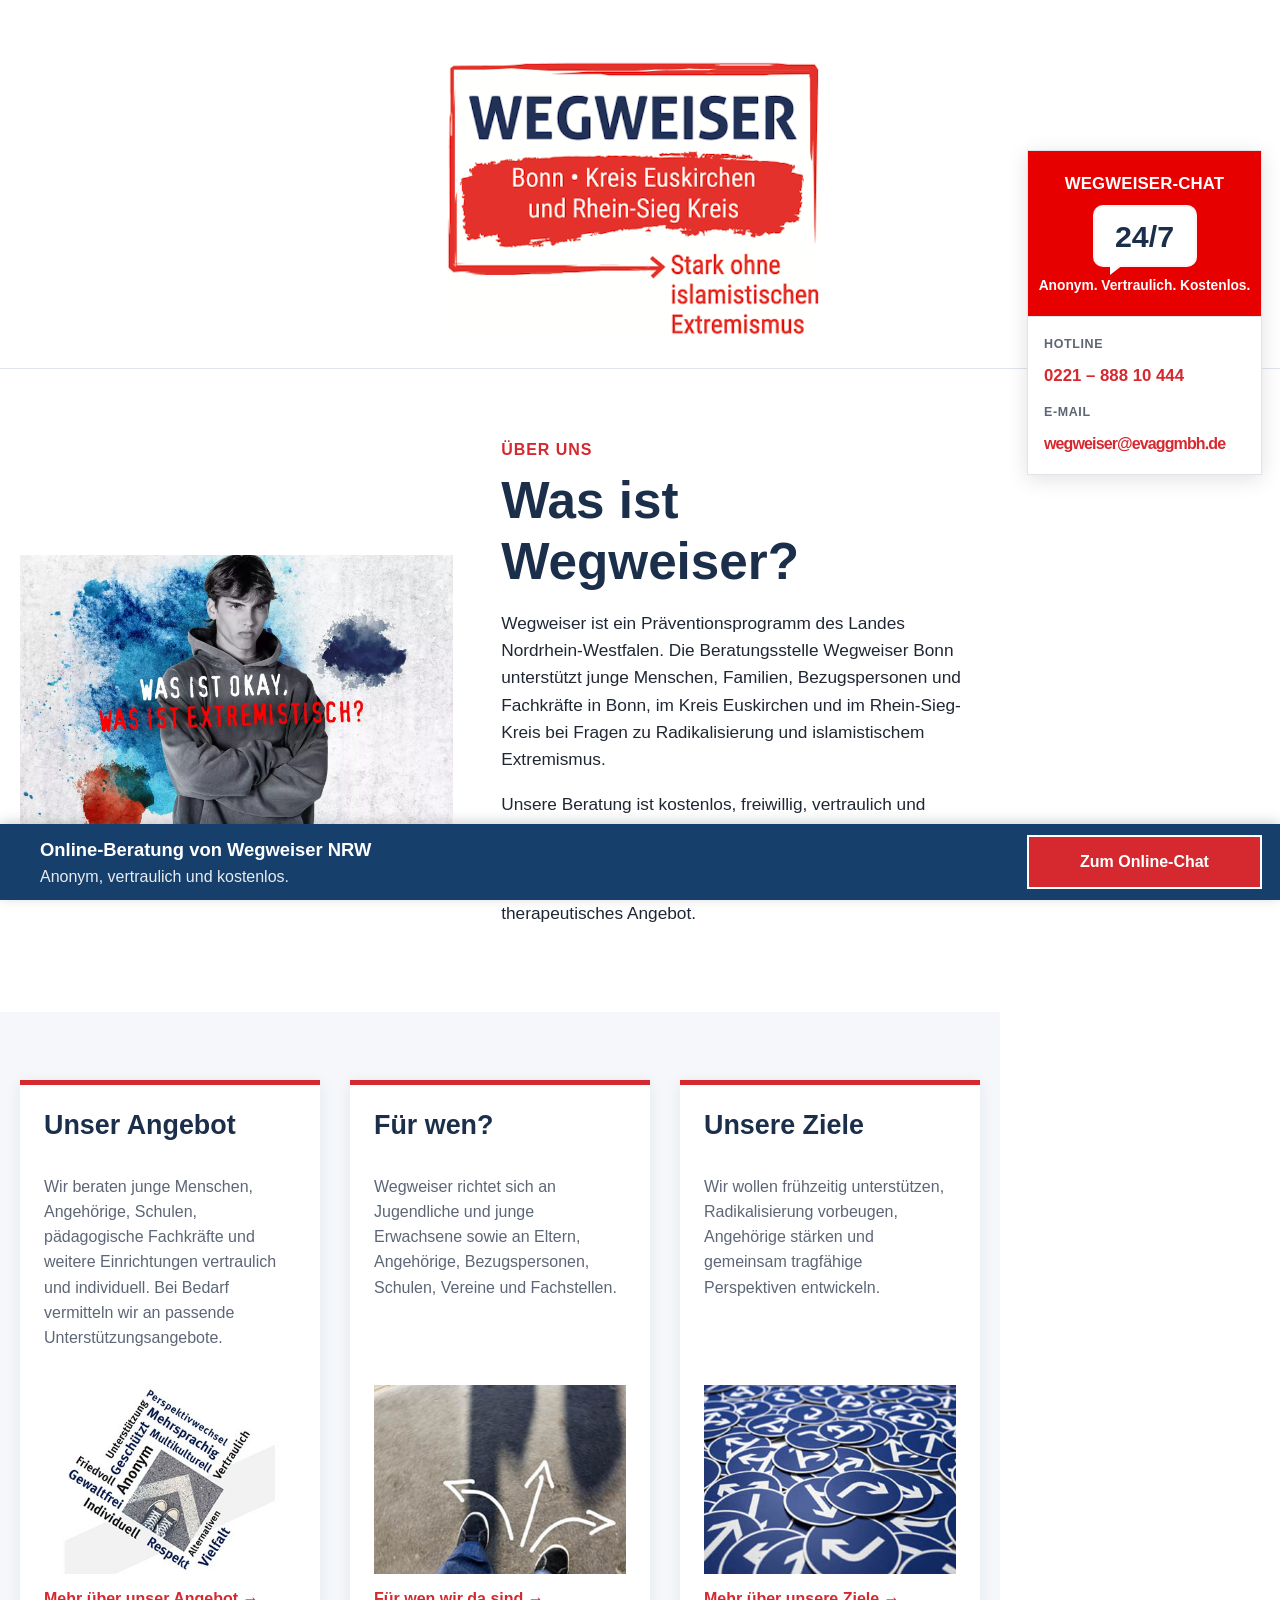
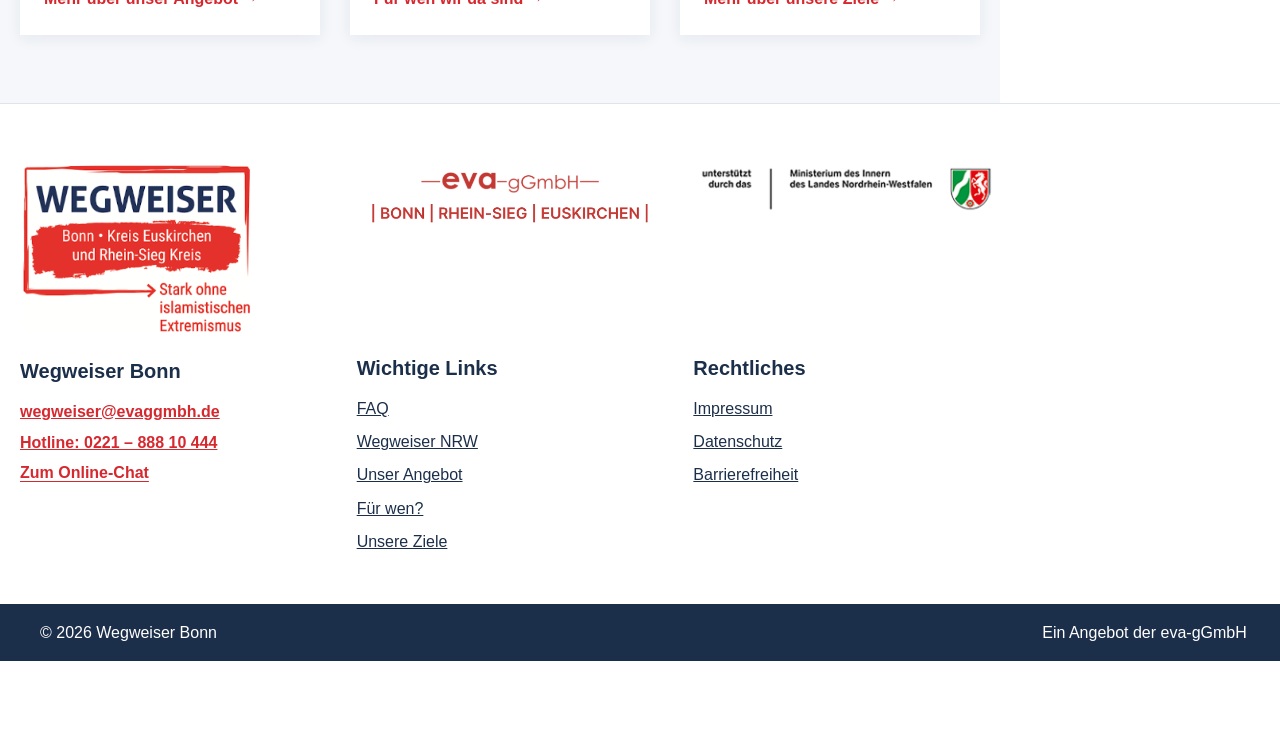
==== index.html @ 8847c94d "Add files via upload" ====
<!DOCTYPE html>
<html lang="de"><head><meta charset="utf-8"/><meta content="width=device-width,initial-scale=1.0" name="viewport"/><link href="favicon.ico" rel="icon"/><link href="assets/css/styles.css" rel="stylesheet"/><title>Wegweiser Bonn – Beratung und Prävention</title><meta content="Wegweiser Bonn berät kostenlos und vertraulich in Bonn, Kreis Euskirchen und Rhein-Sieg-Kreis." name="description"/></head><body><a class="skip-link" href="#main-content">Zum Inhalt springen</a><header class="site-header"><div class="container"><a aria-label="Wegweiser Bonn – Startseite" href="index.html"><img alt="Wegweiser Bonn – Bonn, Kreis Euskirchen und Rhein-Sieg-Kreis" class="header-logo" src="assets/images/logo-wegweiser-bonn.png"/></a></div></header><aside aria-label="Direkte Kontaktmöglichkeiten" class="side-contact"><a aria-label="Wegweiser-Chat 24/7 – anonym, vertraulich, kostenlos" class="side-chat-card" href="https://wegweiser.nrw.de/chat" rel="noopener noreferrer" target="_blank"><span class="side-chat-title">WEGWEISER-CHAT</span><span class="side-chat-symbol"><span class="side-chat-bubble">24/7</span></span><span class="side-chat-subtitle">Anonym. Vertraulich. Kostenlos.</span></a><div class="side-contact-content"><span class="side-label">Hotline</span><a class="side-phone" href="tel:+4922188810444">0221 – 888 10 444</a><span class="side-label">E-Mail</span><a class="side-email" href="mailto:wegweiser@evaggmbh.de">wegweiser@evaggmbh.de</a></div></aside><div class="mobile-contact"><a href="tel:+4922188810444">Hotline: 0221 – 888 10 444</a><a href="mailto:wegweiser@evaggmbh.de">wegweiser@evaggmbh.de</a></div><div class="main-wrap"><main id="main-content"><section class="section" id="ueber-uns"><div class="container intro-grid"><div class="intro-copy"><span class="eyebrow">Über uns</span><h1>Was ist Wegweiser?</h1><p>Wegweiser ist ein Präventionsprogramm des Landes Nordrhein-Westfalen. Die Beratungsstelle Wegweiser Bonn unterstützt junge Menschen, Familien, Bezugspersonen und Fachkräfte in Bonn, im Kreis Euskirchen und im Rhein-Sieg-Kreis bei Fragen zu Radikalisierung und islamistischem Extremismus.</p><p>Unsere Beratung ist kostenlos, freiwillig, vertraulich und individuell. Wir hören zu, ordnen Situationen fachlich ein und entwickeln gemeinsam passende nächste Schritte. Wegweiser ist keine Polizei- oder Sicherheitsbehörde und kein therapeutisches Angebot.</p></div><div class="intro-image"><img alt="Junger Mann vor einer grafischen Darstellung zum Thema Extremismus" src="assets/images/wegweiser-jugendlicher.webp"/></div></div></section><section class="section section-alt"><div class="container three-cols"><article class="feature-card"><h2>Unser Angebot</h2><p>Wir beraten junge Menschen, Angehörige, Schulen, pädagogische Fachkräfte und weitere Einrichtungen vertraulich und individuell. Bei Bedarf vermitteln wir an passende Unterstützungsangebote.</p><a class="feature-link" href="angebot.html"><img alt="Begriffe wie Respekt, Vertrauen und Vielfalt" src="assets/images/wegweiser-werte.jpg"/><span>Mehr über unser Angebot →</span></a></article><article class="feature-card"><h2>Für wen?</h2><p>Wegweiser richtet sich an Jugendliche und junge Erwachsene sowie an Eltern, Angehörige, Bezugspersonen, Schulen, Vereine und Fachstellen.</p><a class="feature-link" href="fuer-wen.html"><img alt="Mehrere eingezeichnete Wege als Symbol für verschiedene Möglichkeiten" src="assets/images/wegweiser-moeglichkeiten.jpg"/><span>Für wen wir da sind →</span></a></article><article class="feature-card"><h2>Unsere Ziele</h2><p>Wir wollen frühzeitig unterstützen, Radikalisierung vorbeugen, Angehörige stärken und gemeinsam tragfähige Perspektiven entwickeln.</p><a class="feature-link" href="ziele.html"><img alt="Blaue Richtungsschilder als Symbol für Orientierung" src="assets/images/wegweiser-schilder.jpg"/><span>Mehr über unsere Ziele →</span></a></article></div></section></main><footer class="site-footer"><div class="footer-main"><div class="container"><div class="footer-columns"><div class="footer-column footer-column-1"><div class="footer-logo-wrap"><img alt="Wegweiser Bonn" class="footer-logo" src="assets/images/logo-wegweiser-bonn-footer.png"/></div><div class="footer-column-body"><div class="footer-contact"><h3>Wegweiser Bonn</h3><a href="mailto:wegweiser@evaggmbh.de">wegweiser@evaggmbh.de</a><a href="tel:+4922188810444">Hotline: 0221 – 888 10 444</a><a class="footer-chat" href="https://wegweiser.nrw.de/chat" rel="noopener noreferrer" target="_blank">Zum Online-Chat</a></div></div></div><div class="footer-column footer-column-2"><div class="footer-logo-wrap"><img alt="eva-gGmbH Bonn, Rhein-Sieg, Euskirchen" class="footer-logo eva" src="assets/images/logo-eva-ggmbh-footer-v2.png"/></div><div class="footer-column-body"><div><h3>Wichtige Links</h3><ul class="footer-links"><li><a href="faq.html">FAQ</a></li><li><a href="https://wegweiser.nrw.de/" rel="noopener noreferrer" target="_blank">Wegweiser NRW</a></li><li><a href="angebot.html">Unser Angebot</a></li><li><a href="fuer-wen.html">Für wen?</a></li><li><a href="ziele.html">Unsere Ziele</a></li></ul></div></div></div><div class="footer-column footer-column-3"><div class="footer-logo-wrap"><img alt="Ministerium des Innern des Landes Nordrhein-Westfalen" class="footer-logo ministry" src="assets/images/logo-ministerium-nrw-hd.png"/></div><div class="footer-column-body"><div><h3>Rechtliches</h3><ul class="footer-links"><li><a href="impressum.html">Impressum</a></li><li><a href="datenschutz.html">Datenschutz</a></li><li><a href="barrierefreiheit.html">Barrierefreiheit</a></li></ul></div></div></div></div></div></div><div class="footer-bottom"><div class="container footer-bottom-inner"><span>© 2026 Wegweiser Bonn</span><span>Ein Angebot der eva-gGmbH</span></div></div></footer></div><div class="online-bar"><div class="container online-bar-inner"><div><strong>Online-Beratung von Wegweiser NRW</strong><br/><span>Anonym, vertraulich und kostenlos.</span></div><a class="online-btn" href="https://wegweiser.nrw.de/chat" rel="noopener noreferrer" target="_blank">Zum Online-Chat</a></div></div><script src="assets/js/script.js"></script></body></html>
---- assets/css/styles.css ----
/* Wegweiser Bonn – finale Website */
:root{--navy:#1c2f4a;--red:#d6282f;--red-dark:#ac1d24;--blue:#173f6b;--light:#f5f7fa;--line:#dfe4eb;--text:#202734;--muted:#5d6676;--max:1180px;--bottom:76px}
*{box-sizing:border-box}html{scroll-behavior:smooth}body{margin:0;font-family:-apple-system,BlinkMacSystemFont,"Segoe UI",Arial,sans-serif;color:var(--text);background:#fff;line-height:1.58;padding-bottom:var(--bottom)}img{max-width:100%;display:block}a{color:var(--navy)}a:hover{color:var(--red)}h1,h2,h3{color:var(--navy);line-height:1.2;margin:0 0 1rem}h1{font-size:clamp(2rem,4vw,3.2rem)}h2{font-size:clamp(1.65rem,3vw,2.45rem)}h3{font-size:1.25rem}.container{width:min(100% - 40px,var(--max));margin:auto}.skip-link{position:absolute;left:-9999px;top:0}.skip-link:focus{left:16px;top:16px;background:#fff;padding:10px;z-index:9999}.site-header{background:#fff;border-bottom:1px solid var(--line);padding:22px 0 18px}.header-logo{width:min(440px,78vw);height:auto;margin:auto}.main-wrap{margin-right:300px}.section{padding:68px 0}.section-alt{background:var(--light)}.eyebrow{display:block;color:var(--red);font-weight:800;text-transform:uppercase;letter-spacing:.06em;margin-bottom:.45rem}.intro-grid{display:grid;grid-template-columns:.95fr 1.05fr;gap:48px;align-items:center}.intro-image{grid-column:1;grid-row:1}.intro-copy{grid-column:2;grid-row:1}.intro-copy p{font-size:1.08rem}.intro-image img{width:100%;aspect-ratio:16/10;object-fit:cover}.three-cols{display:grid;grid-template-columns:repeat(3,1fr);gap:30px}.feature-card{border-top:5px solid var(--red);background:#fff;padding:24px;box-shadow:0 3px 14px rgba(28,47,74,.08);display:flex;flex-direction:column;min-height:100%}.feature-card p{color:var(--muted);flex:1}.feature-link{display:block;margin-top:18px;text-decoration:none}.feature-link img{width:100%;aspect-ratio:4/3;object-fit:cover;transition:transform .2s ease}.feature-link:hover img{transform:scale(1.015)}.feature-link span{display:inline-block;margin-top:12px;color:var(--red);font-weight:800}.side-contact{position:fixed;right:22px;top:150px;width:255px;z-index:700;background:#fff;border:1px solid var(--line);box-shadow:0 4px 20px rgba(0,0,0,.12);transition:opacity .2s ease,visibility .2s ease}.side-contact.is-footer-visible{opacity:0;visibility:hidden;pointer-events:none}.side-contact .chat-img{width:100%;height:auto}.side-contact-content{padding:22px 18px 20px}.side-label{display:block;font-size:.78rem;text-transform:uppercase;letter-spacing:.05em;color:var(--muted);font-weight:800;margin-top:18px}.side-label:first-child{margin-top:0}.side-phone,.side-email{display:block;font-weight:800;text-decoration:none;margin-top:8px;white-space:nowrap}.side-phone{font-size:1.15rem;color:var(--red)}.side-email{font-size:.84rem;letter-spacing:-.01em}.online-bar{position:fixed;left:0;right:0;bottom:0;z-index:900;background:var(--blue);color:#fff;min-height:var(--bottom);display:flex;align-items:center;box-shadow:0 -2px 12px rgba(0,0,0,.18)}.online-bar-inner{display:flex;align-items:center;justify-content:space-between;gap:20px}.online-bar strong{font-size:1.15rem}.online-bar span{opacity:.9}.online-btn{background:var(--red);color:#fff;text-decoration:none;font-weight:800;padding:12px 20px;border:2px solid #fff;white-space:nowrap}.online-btn:hover{background:var(--red-dark);color:#fff}.site-footer{background:#fff;border-top:1px solid var(--line)}.footer-main{padding:58px 0 42px}.footer-logos{display:grid;grid-template-columns:1fr 1.15fr 1fr;gap:20px;align-items:center;margin-bottom:44px}.footer-logo{max-height:120px;width:100%;object-fit:contain}.footer-logo.eva{max-height:145px}.footer-logo.ministry{max-height:165px}.footer-grid{display:grid;grid-template-columns:1.35fr 1fr 1fr;gap:48px}.footer-contact a{display:block;margin:.35rem 0;font-weight:700}.footer-chat{display:inline-block;margin-top:8px;color:var(--navy);text-decoration:underline;text-underline-offset:3px;font-weight:800}.footer-chat:hover{color:var(--red)}.footer-links{list-style:none;margin:0;padding:0}.footer-links li{margin:.5rem 0}.footer-bottom{background:var(--navy);color:#fff;padding:16px 0}.footer-bottom-inner{display:flex;justify-content:space-between;gap:20px}.footer-bottom a{color:#fff}.page-hero{padding:48px 0 28px;background:var(--light)}.page-content{padding:52px 0}.page-content h2{margin-top:2rem}.prose{max-width:850px}.prose p,.prose li{font-size:1.05rem}.back-link{display:inline-block;margin-bottom:22px;font-weight:700}.faq-list{max-width:900px}.faq-item{border-bottom:1px solid var(--line)}.faq-question{width:100%;border:0;background:none;padding:20px 0;display:flex;justify-content:space-between;text-align:left;font-size:1.08rem;font-weight:800;color:var(--navy);cursor:pointer}.faq-answer{display:none;padding:0 0 20px}.faq-answer[data-open="true"]{display:block}.legal-page .main-wrap{margin-left:0;margin-right:0}.legal-page .site-header{padding:16px 0}.legal-page .header-logo{width:min(320px,70vw)}.legal-page main{padding:44px 0}.legal-page main .container{max-width:900px}.mobile-contact{display:none}
@media(max-width:1100px){.main-wrap{margin-right:0}.side-contact{display:none}.mobile-contact{display:grid;grid-template-columns:1fr 1fr;gap:12px;background:#fff;border-bottom:1px solid var(--line);padding:14px 20px}.mobile-contact a{font-weight:800;text-decoration:none;overflow-wrap:anywhere}.three-cols{grid-template-columns:1fr}.intro-grid{grid-template-columns:1fr}.intro-image,.intro-copy{grid-column:auto;grid-row:auto}.intro-image{order:-1}.footer-logos{grid-template-columns:1fr 1fr}.footer-grid{grid-template-columns:1fr 1fr}.online-bar span{display:none}}
@media(max-width:700px){:root{--bottom:90px}.container{width:min(100% - 28px,var(--max))}.site-header{padding:14px 0}.header-logo{width:min(330px,88vw)}.section{padding:46px 0}.mobile-contact{grid-template-columns:1fr}.online-bar-inner{align-items:center}.online-bar strong{font-size:1rem}.online-btn{padding:10px 12px}.footer-logos,.footer-grid{grid-template-columns:1fr}.footer-logo.eva{max-height:120px}.footer-bottom-inner{flex-direction:column}.three-cols{gap:22px}}

/* Final refinements: compact floating contact card, balanced headings, full-width footer */
@media (min-width:1101px){
  .main-wrap{margin-right:260px}
  .side-contact{right:18px;top:150px;width:215px}
  .side-contact-content{padding:18px 14px 17px}
  .side-label{margin-top:14px}
  .side-phone{font-size:1rem}
  .side-email{font-size:.78rem;letter-spacing:-.025em;color:var(--red)}
  .main-wrap>.site-footer{width:calc(100% + 260px)}
}
.feature-card h2{font-size:clamp(1.35rem,2.1vw,1.85rem)}
.page-hero h1{font-size:clamp(1.75rem,3vw,2.5rem)}
.page-content h2{font-size:clamp(1.3rem,2vw,1.75rem)}

/* Final refinement v4: sharper chat card, compact detail pages, aligned footer */
.side-chat-card{
  display:flex;
  flex-direction:column;
  align-items:center;
  justify-content:center;
  gap:8px;
  min-height:166px;
  padding:14px 10px 12px;
  background:#e60000;
  color:#fff;
  text-decoration:none;
  text-align:center;
  border-bottom:1px solid var(--line);
}
.side-chat-card:hover,.side-chat-card:focus-visible{background:#cf0000;color:#fff}
.side-chat-title{font-size:1.05rem;font-weight:900;letter-spacing:.01em;line-height:1.1}
.side-chat-symbol{position:relative;display:flex;align-items:center;justify-content:center;width:118px;height:68px}
.side-chat-bubble{
  position:relative;
  display:flex;
  align-items:center;
  justify-content:center;
  width:100px;
  height:58px;
  background:#fff;
  color:var(--navy);
  border:3px solid #fff;
  border-radius:8px;
  font-size:1.9rem;
  font-weight:900;
  line-height:1;
  box-shadow:0 0 0 2px rgba(255,255,255,.95);
}
.side-chat-bubble::after{
  content:"";
  position:absolute;
  left:12px;
  bottom:-13px;
  width:0;
  height:0;
  border-top:14px solid #fff;
  border-right:18px solid transparent;
}
.side-chat-subtitle{font-size:.86rem;font-weight:800;line-height:1.15;white-space:nowrap}

@media (min-width:1101px){
  .side-contact{width:235px}
  .main-wrap{margin-right:280px}
  .side-contact-content{padding:18px 16px 18px}
  .side-email{font-size:.92rem;letter-spacing:-.035em;color:var(--red)}
  .side-phone{font-size:1.05rem}
  .main-wrap>.site-footer{width:calc(100% + 280px)}
  .online-bar .container{width:100%;max-width:none;padding-left:40px;padding-right:18px}
  .online-btn{width:235px;text-align:center;justify-content:center}
}

.page-hero{padding:28px 0 18px}
.page-hero h1{font-size:clamp(1.55rem,2.4vw,2.05rem);margin-bottom:.35rem}
.page-hero .eyebrow{margin-bottom:.25rem}
.page-hero .back-link{margin-bottom:12px}
.page-content{padding:30px 0 38px}
.page-content .prose{max-width:820px}
.page-content h2{font-size:clamp(1.18rem,1.7vw,1.5rem);margin:1.25rem 0 .4rem}
.page-content p{margin:0 0 .8rem}
.page-content ul{margin:.35rem 0 .9rem;padding-left:1.25rem}
.page-content li{margin:.18rem 0}
.prose p,.prose li{font-size:1rem;line-height:1.55}

.footer-logos,.footer-grid{grid-template-columns:repeat(3,minmax(0,1fr));gap:42px}
.footer-logos{align-items:center}
.footer-logo{width:auto;max-width:100%;margin:0}
.footer-logo:first-child{justify-self:start;max-width:290px}
.footer-logo.eva{justify-self:center;max-width:430px}
.footer-logo.ministry{justify-self:center;max-width:390px;max-height:190px}
.footer-grid>div:first-child{text-align:left}
.footer-grid>div:nth-child(2),.footer-grid>div:nth-child(3){text-align:left}
.footer-contact a,.footer-chat{color:var(--red)}
.footer-contact a:hover,.footer-chat:hover{color:var(--red-dark)}

@media(max-width:1100px){
  .footer-logos,.footer-grid{grid-template-columns:1fr 1fr}
  .footer-logo:first-child,.footer-logo.eva,.footer-logo.ministry{justify-self:start}
}
@media(max-width:700px){
  .footer-logos,.footer-grid{grid-template-columns:1fr}
  .footer-logo:first-child,.footer-logo.eva,.footer-logo.ministry{justify-self:start}
}

/* Final refinement v5: footer alignment and floating contact readability */
@media (min-width:1101px){
  /* Keep the e-mail prominent while preserving a single line. */
  .side-email{
    font-size:1rem;
    letter-spacing:-.055em;
    white-space:nowrap;
  }

  /* Use the same left reference line for the first footer column and
     the fixed Online-Beratung text. */
  .footer-main>.container,
  .online-bar .container,
  .footer-bottom .container{
    width:100%;
    max-width:none;
    padding-left:40px;
    padding-right:18px;
  }

  /* One shared three-column geometry for logos and the content below. */
  .footer-logos,
  .footer-grid{
    grid-template-columns:repeat(3,minmax(0,1fr));
    column-gap:54px;
  }

  .footer-logo:first-child{
    justify-self:start;
    margin-left:0;
  }

  /* Center eva between the outer logo columns. */
  .footer-logo.eva{
    justify-self:center;
    margin-left:0;
  }

  /* Ministry and Rechtliches use exactly the same left reference. */
  .footer-logo.ministry{
    justify-self:start;
    margin-left:0;
  }
  .footer-grid>div:first-child{
    justify-self:start;
    width:100%;
  }
  .footer-grid>div:nth-child(2){
    justify-self:center;
    width:max-content;
    max-width:100%;
  }
  .footer-grid>div:nth-child(3){
    justify-self:start;
    width:100%;
  }

  /* Align the eva credit with the fixed chat button without moving it. */
  .footer-bottom-inner{
    width:100%;
    max-width:none;
    align-items:center;
  }
  .footer-bottom-inner>span:last-child{
    width:235px;
    margin-left:auto;
    text-align:center;
    flex:0 0 235px;
  }
}

/* Final refinement v6: even footer spacing */
@media (min-width:1101px){
  .footer-logos,
  .footer-grid{
    column-gap:36px;
  }

  /* Align the eva logo and its link column to the beginning of the
     middle grid column, reducing the excessive visual gap to Wegweiser. */
  .footer-logo.eva{
    justify-self:start;
    margin-left:0;
  }

  .footer-grid>div:nth-child(2){
    justify-self:start;
    width:100%;
    max-width:none;
  }
}

/* Final refinement v9: move the eva logo a further 1.5 cm to the left on desktop. */
@media (min-width:1101px){
  .footer-logo.eva{
    transform:translateX(calc(-76px - 1.5cm));
  }
}

/* Responsive large-screen refinement v10: footer aligns with the three content columns,
   logos scale up without drifting, and the floating contact card docks at the footer. */
@media (min-width:1101px){
  /* Keep the footer grid on exactly the same horizontal reference as the main content
     area, which is reduced by the 260px right contact rail. */
  body:not(.legal-page) .footer-main>.container{
    width:min(1180px, calc(100vw - 300px));
    max-width:1180px;
    margin-left:max(20px, calc((100vw - 260px - 1180px) / 2));
    margin-right:auto;
    padding-left:0;
    padding-right:0;
  }

  body:not(.legal-page) .footer-logos,
  body:not(.legal-page) .footer-grid{
    grid-template-columns:repeat(3,minmax(0,1fr));
    column-gap:30px;
  }

  /* Each footer logo is centered under the corresponding main-page column. */
  body:not(.legal-page) .footer-logo:first-child,
  body:not(.legal-page) .footer-logo.eva,
  body:not(.legal-page) .footer-logo.ministry{
    justify-self:center;
    transform:none;
    margin-left:0;
    width:auto;
    height:auto;
  }

  body:not(.legal-page) .footer-logo:first-child{
    max-width:min(76%,300px);
    max-height:none;
  }
  body:not(.legal-page) .footer-logo.eva{
    max-width:min(96%,390px);
    max-height:none;
  }
  body:not(.legal-page) .footer-logo.ministry{
    max-width:100%;
    max-height:none;
  }

  /* Link columns use the same three-column geometry as the logos above. */
  body:not(.legal-page) .footer-grid>div:first-child,
  body:not(.legal-page) .footer-grid>div:nth-child(2),
  body:not(.legal-page) .footer-grid>div:nth-child(3){
    justify-self:stretch;
    width:100%;
    max-width:none;
  }

  /* Legal pages have no floating contact rail, so use a centered full-width footer grid. */
  .legal-page .footer-main>.container{
    width:min(1180px, calc(100% - 40px));
    max-width:1180px;
    margin-left:auto;
    margin-right:auto;
    padding-left:0;
    padding-right:0;
  }
  .legal-page .footer-logos,
  .legal-page .footer-grid{
    grid-template-columns:repeat(3,minmax(0,1fr));
    column-gap:30px;
  }
  .legal-page .footer-logo:first-child,
  .legal-page .footer-logo.eva,
  .legal-page .footer-logo.ministry{
    justify-self:center;
    transform:none;
    margin-left:0;
    width:auto;
    height:auto;
  }
  .legal-page .footer-logo:first-child{max-width:min(76%,300px);max-height:none}
  .legal-page .footer-logo.eva{max-width:min(96%,390px);max-height:none}
  .legal-page .footer-logo.ministry{max-width:100%;max-height:none}

  /* The contact card remains fixed while reading and stops immediately above the footer
     rather than disappearing as soon as the footer first intersects the viewport. */
  .side-contact{
    opacity:1;
    visibility:visible;
    pointer-events:auto;
  }
  .side-contact.is-footer-visible{
    opacity:1;
    visibility:visible;
    pointer-events:auto;
  }
  .side-contact.is-docked{
    position:absolute;
  }
}

@media (min-width:1600px){
  /* Scale logos slightly on large monitors while preserving their column alignment. */
  body:not(.legal-page) .footer-logo:first-child,
  .legal-page .footer-logo:first-child{max-width:min(82%,320px)}
  body:not(.legal-page) .footer-logo.eva,
  .legal-page .footer-logo.eva{max-width:min(100%,410px)}
}

/* Final refinement v11: legal-page typography and first footer-column alignment */
/* Match Impressum, Datenschutz and Barrierefreiheit typography to the detail pages
   (Unser Angebot / Unsere Ziele) without changing their text content. */
.legal-page main .container{
  max-width:850px;
  font-family:inherit;
}
.legal-page main h1{
  font-size:clamp(1.75rem,3vw,2.5rem);
  line-height:1.2;
}
.legal-page main h2{
  font-size:clamp(1.18rem,1.7vw,1.5rem);
  line-height:1.2;
  margin:1.25rem 0 .4rem;
}
.legal-page main p,
.legal-page main li{
  font-size:1.05rem;
  line-height:1.58;
}
.legal-page main p{margin:0 0 .8rem}
.legal-page main ul{margin:.35rem 0 .9rem;padding-left:1.25rem}
.legal-page main li{margin:.18rem 0}

@media (min-width:1101px){
  /* The left edge of the Wegweiser footer logo and all contact information below it
     uses exactly the same reference line as the left edge of the first content column
     ("Unser Angebot"). */
  body:not(.legal-page) .footer-logo:first-child{
    justify-self:start;
    margin-left:0;
    transform:none;
  }
  body:not(.legal-page) .footer-grid>div:first-child{
    justify-self:start;
    width:100%;
    margin-left:0;
    text-align:left;
  }

  /* Keep the same first-column alignment on legal pages for a consistent footer. */
  .legal-page .footer-logo:first-child{
    justify-self:start;
    margin-left:0;
    transform:none;
  }
  .legal-page .footer-grid>div:first-child{
    justify-self:start;
    width:100%;
    margin-left:0;
    text-align:left;
  }
}

/* Final refinement v12: grouped responsive footer columns and clearer eva logo. */
.footer-columns{
  display:grid;
  grid-template-columns:repeat(3,minmax(0,1fr));
  column-gap:30px;
  align-items:start;
}
.footer-column{
  min-width:0;
  display:flex;
  flex-direction:column;
  align-items:flex-start;
}
.footer-logo-wrap{
  width:100%;
  min-height:170px;
  display:flex;
  align-items:center;
  justify-content:flex-start;
  margin-bottom:24px;
}
.footer-column-body{
  width:100%;
  text-align:left;
}
.footer-column-body>div{
  width:100%;
}
.footer-column .footer-logo{
  display:block;
  width:auto;
  height:auto;
  max-height:none;
  margin:0;
  object-fit:contain;
  transform:none !important;
}
.footer-column-1 .footer-logo{
  max-width:min(100%,300px);
}
.footer-column-2 .footer-logo.eva{
  max-width:min(100%,470px);
}
.footer-column-3 .footer-logo.ministry{
  max-width:min(100%,430px);
}
.footer-column-1 .footer-logo-wrap,
.footer-column-1 .footer-column-body{
  padding-left:0;
}
.footer-column-2 .footer-logo-wrap,
.footer-column-3 .footer-logo-wrap{
  justify-content:center;
}
.footer-column-2 .footer-column-body,
.footer-column-3 .footer-column-body{
  padding-left:0;
}

@media (min-width:1101px){
  body:not(.legal-page) .footer-main>.container{
    width:min(1180px,calc(100vw - 300px));
    max-width:1180px;
    margin-left:max(20px,calc((100vw - 260px - 1180px)/2));
    margin-right:auto;
    padding-left:0;
    padding-right:0;
  }
  .legal-page .footer-main>.container{
    width:min(1180px,calc(100% - 40px));
    max-width:1180px;
    margin-inline:auto;
    padding-inline:0;
  }
  .footer-columns{
    grid-template-columns:repeat(3,minmax(0,1fr));
    column-gap:30px;
  }
  .footer-column-1 .footer-logo-wrap,
  .footer-column-1 .footer-column-body{
    justify-content:flex-start;
    align-items:flex-start;
    text-align:left;
  }
  /* Eva is intentionally larger, while its column footprint stays unchanged. */
  .footer-column-2 .footer-logo.eva{
    max-width:min(118%,500px);
  }
}

@media (min-width:1600px){
  .footer-column-1 .footer-logo{max-width:min(100%,330px)}
  .footer-column-2 .footer-logo.eva{max-width:min(124%,530px)}
  .footer-column-3 .footer-logo.ministry{max-width:min(100%,460px)}
  .footer-logo-wrap{min-height:190px}
}

@media (max-width:1100px){
  .footer-columns{
    grid-template-columns:repeat(2,minmax(0,1fr));
    gap:36px 28px;
  }
  .footer-column-3{grid-column:1/-1}
  .footer-logo-wrap{min-height:145px;margin-bottom:18px}
  .footer-column-1 .footer-logo{max-width:min(100%,280px)}
  .footer-column-2 .footer-logo.eva{max-width:min(100%,430px)}
  .footer-column-3 .footer-logo.ministry{max-width:min(100%,430px)}
  .footer-column-2 .footer-logo-wrap,
  .footer-column-3 .footer-logo-wrap{justify-content:flex-start}
}

@media (max-width:700px){
  .footer-main{padding:42px 0 32px}
  .footer-columns{
    grid-template-columns:1fr;
    gap:32px;
  }
  .footer-column-3{grid-column:auto}
  .footer-logo-wrap{
    min-height:0;
    margin-bottom:14px;
    justify-content:flex-start !important;
  }
  .footer-column-1 .footer-logo{max-width:min(82vw,280px)}
  .footer-column-2 .footer-logo.eva{max-width:min(92vw,430px)}
  .footer-column-3 .footer-logo.ministry{max-width:min(92vw,430px)}
  .footer-column-body,
  .footer-column-body>div{width:100%}
  .footer-contact a,
  .footer-chat{overflow-wrap:anywhere}
}

/* v13: improve eva-gGmbH footer logo legibility without changing footer column positions. */
@media (min-width:1101px){
  body:not(.legal-page) .footer-logo.eva,
  .legal-page .footer-logo.eva{
    width:100%;
    max-width:none;
    transform:scale(1.32);
    transform-origin:center center;
  }
}
@media (min-width:701px) and (max-width:1100px){
  body:not(.legal-page) .footer-logo.eva,
  .legal-page .footer-logo.eva{
    width:100%;
    max-width:none;
    transform:scale(1.16);
    transform-origin:center center;
  }
}
@media (max-width:700px){
  body:not(.legal-page) .footer-logo.eva,
  .legal-page .footer-logo.eva{
    width:min(100%,520px);
    max-width:520px;
    transform:none;
  }
}

/* v14: two-line eva footer lockup for legibility; keep all footer columns in place. */
.footer-column .footer-logo{transform:none !important;}
.footer-logo-wrap{align-items:flex-start;}
.footer-column-2 .footer-logo-wrap{align-items:flex-start;justify-content:center;}
.footer-column-2 .footer-logo.eva{
  width:100%;
  max-width:100%;
  height:auto;
  object-fit:contain;
  transform:none !important;
}
@media (min-width:1600px){
  .footer-column-2 .footer-logo.eva{width:100%;max-width:100%;}
}
@media (max-width:1100px){
  .footer-column-2 .footer-logo-wrap{justify-content:flex-start;}
  .footer-column-2 .footer-logo.eva{width:min(100%,520px);max-width:520px;}
}
@media (max-width:700px){
  .footer-column-2 .footer-logo.eva{width:min(94vw,520px);max-width:520px;}
}
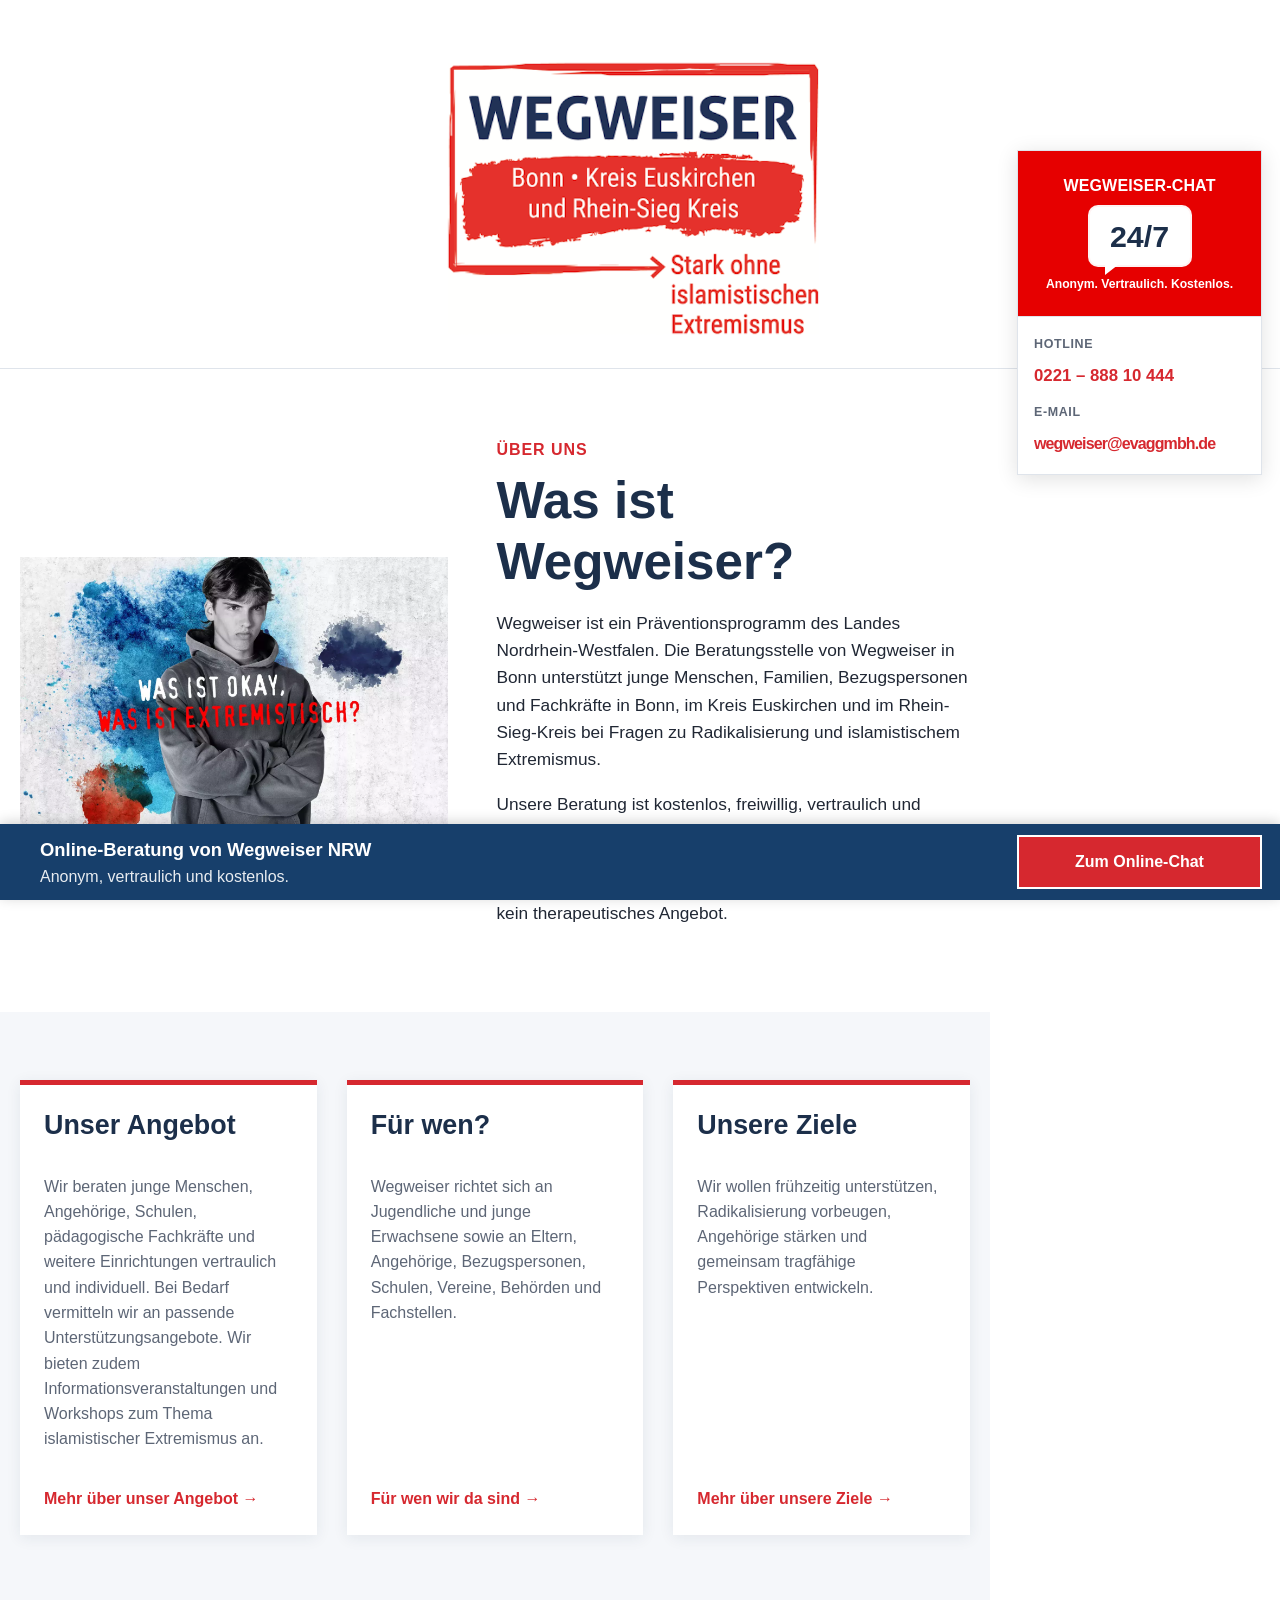
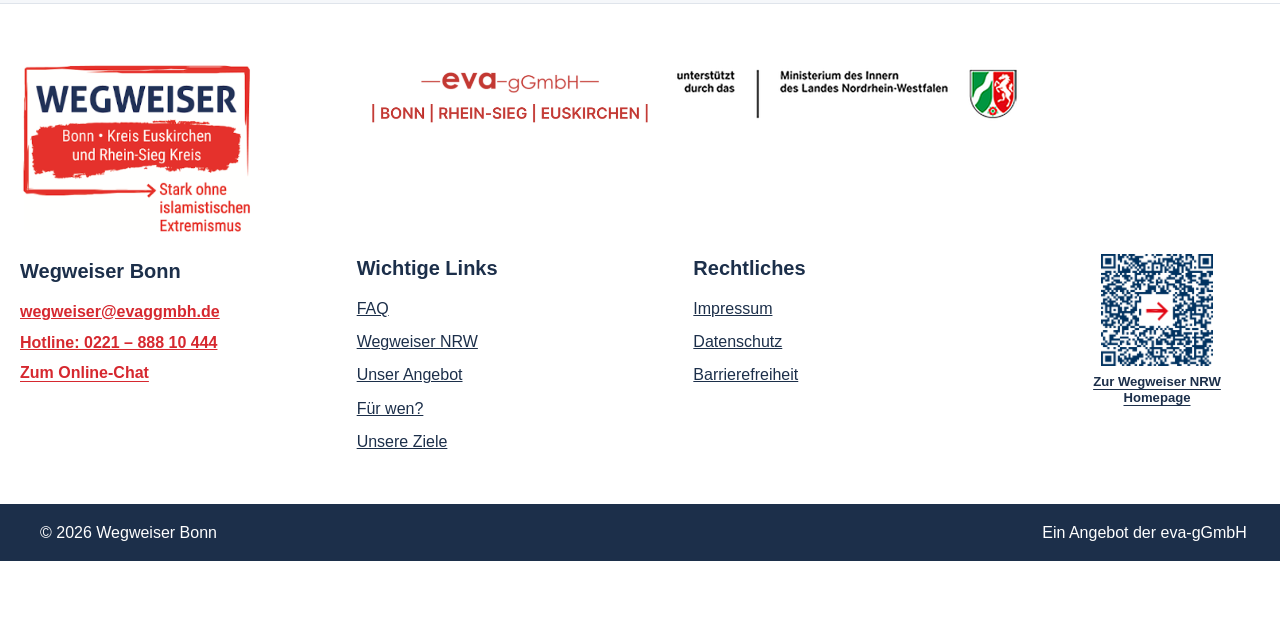
==== commit 6beac142: "Änderungen" ====
--- a/index.html
+++ b/index.html
@@ -1,2 +1,3 @@
 <!DOCTYPE html>
-<html lang="de"><head><meta charset="utf-8"/><meta content="width=device-width,initial-scale=1.0" name="viewport"/><link href="favicon.ico" rel="icon"/><link href="assets/css/styles.css" rel="stylesheet"/><title>Wegweiser Bonn – Beratung und Prävention</title><meta content="Wegweiser Bonn berät kostenlos und vertraulich in Bonn, Kreis Euskirchen und Rhein-Sieg-Kreis." name="description"/></head><body><a class="skip-link" href="#main-content">Zum Inhalt springen</a><header class="site-header"><div class="container"><a aria-label="Wegweiser Bonn – Startseite" href="index.html"><img alt="Wegweiser Bonn – Bonn, Kreis Euskirchen und Rhein-Sieg-Kreis" class="header-logo" src="assets/images/logo-wegweiser-bonn.png"/></a></div></header><aside aria-label="Direkte Kontaktmöglichkeiten" class="side-contact"><a aria-label="Wegweiser-Chat 24/7 – anonym, vertraulich, kostenlos" class="side-chat-card" href="https://wegweiser.nrw.de/chat" rel="noopener noreferrer" target="_blank"><span class="side-chat-title">WEGWEISER-CHAT</span><span class="side-chat-symbol"><span class="side-chat-bubble">24/7</span></span><span class="side-chat-subtitle">Anonym. Vertraulich. Kostenlos.</span></a><div class="side-contact-content"><span class="side-label">Hotline</span><a class="side-phone" href="tel:+4922188810444">0221 – 888 10 444</a><span class="side-label">E-Mail</span><a class="side-email" href="mailto:wegweiser@evaggmbh.de">wegweiser@evaggmbh.de</a></div></aside><div class="mobile-contact"><a href="tel:+4922188810444">Hotline: 0221 – 888 10 444</a><a href="mailto:wegweiser@evaggmbh.de">wegweiser@evaggmbh.de</a></div><div class="main-wrap"><main id="main-content"><section class="section" id="ueber-uns"><div class="container intro-grid"><div class="intro-copy"><span class="eyebrow">Über uns</span><h1>Was ist Wegweiser?</h1><p>Wegweiser ist ein Präventionsprogramm des Landes Nordrhein-Westfalen. Die Beratungsstelle Wegweiser Bonn unterstützt junge Menschen, Familien, Bezugspersonen und Fachkräfte in Bonn, im Kreis Euskirchen und im Rhein-Sieg-Kreis bei Fragen zu Radikalisierung und islamistischem Extremismus.</p><p>Unsere Beratung ist kostenlos, freiwillig, vertraulich und individuell. Wir hören zu, ordnen Situationen fachlich ein und entwickeln gemeinsam passende nächste Schritte. Wegweiser ist keine Polizei- oder Sicherheitsbehörde und kein therapeutisches Angebot.</p></div><div class="intro-image"><img alt="Junger Mann vor einer grafischen Darstellung zum Thema Extremismus" src="assets/images/wegweiser-jugendlicher.webp"/></div></div></section><section class="section section-alt"><div class="container three-cols"><article class="feature-card"><h2>Unser Angebot</h2><p>Wir beraten junge Menschen, Angehörige, Schulen, pädagogische Fachkräfte und weitere Einrichtungen vertraulich und individuell. Bei Bedarf vermitteln wir an passende Unterstützungsangebote.</p><a class="feature-link" href="angebot.html"><img alt="Begriffe wie Respekt, Vertrauen und Vielfalt" src="assets/images/wegweiser-werte.jpg"/><span>Mehr über unser Angebot →</span></a></article><article class="feature-card"><h2>Für wen?</h2><p>Wegweiser richtet sich an Jugendliche und junge Erwachsene sowie an Eltern, Angehörige, Bezugspersonen, Schulen, Vereine und Fachstellen.</p><a class="feature-link" href="fuer-wen.html"><img alt="Mehrere eingezeichnete Wege als Symbol für verschiedene Möglichkeiten" src="assets/images/wegweiser-moeglichkeiten.jpg"/><span>Für wen wir da sind →</span></a></article><article class="feature-card"><h2>Unsere Ziele</h2><p>Wir wollen frühzeitig unterstützen, Radikalisierung vorbeugen, Angehörige stärken und gemeinsam tragfähige Perspektiven entwickeln.</p><a class="feature-link" href="ziele.html"><img alt="Blaue Richtungsschilder als Symbol für Orientierung" src="assets/images/wegweiser-schilder.jpg"/><span>Mehr über unsere Ziele →</span></a></article></div></section></main><footer class="site-footer"><div class="footer-main"><div class="container"><div class="footer-columns"><div class="footer-column footer-column-1"><div class="footer-logo-wrap"><img alt="Wegweiser Bonn" class="footer-logo" src="assets/images/logo-wegweiser-bonn-footer.png"/></div><div class="footer-column-body"><div class="footer-contact"><h3>Wegweiser Bonn</h3><a href="mailto:wegweiser@evaggmbh.de">wegweiser@evaggmbh.de</a><a href="tel:+4922188810444">Hotline: 0221 – 888 10 444</a><a class="footer-chat" href="https://wegweiser.nrw.de/chat" rel="noopener noreferrer" target="_blank">Zum Online-Chat</a></div></div></div><div class="footer-column footer-column-2"><div class="footer-logo-wrap"><img alt="eva-gGmbH Bonn, Rhein-Sieg, Euskirchen" class="footer-logo eva" src="assets/images/logo-eva-ggmbh-footer-v2.png"/></div><div class="footer-column-body"><div><h3>Wichtige Links</h3><ul class="footer-links"><li><a href="faq.html">FAQ</a></li><li><a href="https://wegweiser.nrw.de/" rel="noopener noreferrer" target="_blank">Wegweiser NRW</a></li><li><a href="angebot.html">Unser Angebot</a></li><li><a href="fuer-wen.html">Für wen?</a></li><li><a href="ziele.html">Unsere Ziele</a></li></ul></div></div></div><div class="footer-column footer-column-3"><div class="footer-logo-wrap"><img alt="Ministerium des Innern des Landes Nordrhein-Westfalen" class="footer-logo ministry" src="assets/images/logo-ministerium-nrw-hd.png"/></div><div class="footer-column-body"><div><h3>Rechtliches</h3><ul class="footer-links"><li><a href="impressum.html">Impressum</a></li><li><a href="datenschutz.html">Datenschutz</a></li><li><a href="barrierefreiheit.html">Barrierefreiheit</a></li></ul></div></div></div></div></div></div><div class="footer-bottom"><div class="container footer-bottom-inner"><span>© 2026 Wegweiser Bonn</span><span>Ein Angebot der eva-gGmbH</span></div></div></footer></div><div class="online-bar"><div class="container online-bar-inner"><div><strong>Online-Beratung von Wegweiser NRW</strong><br/><span>Anonym, vertraulich und kostenlos.</span></div><a class="online-btn" href="https://wegweiser.nrw.de/chat" rel="noopener noreferrer" target="_blank">Zum Online-Chat</a></div></div><script src="assets/js/script.js"></script></body></html>+
+<html lang="de"><head><meta charset="utf-8"/><meta content="width=device-width,initial-scale=1.0" name="viewport"/><link href="favicon.ico" rel="icon"/><link href="assets/css/styles.css" rel="stylesheet"/><title>Wegweiser Bonn – Beratung und Prävention</title><meta content="Wegweiser Bonn berät kostenlos und vertraulich in Bonn, Kreis Euskirchen und Rhein-Sieg-Kreis." name="description"/></head><body><a class="skip-link" href="#main-content">Zum Inhalt springen</a><header class="site-header"><div class="container"><a aria-label="Wegweiser Bonn – Startseite" href="index.html"><img alt="Wegweiser Bonn – Bonn, Kreis Euskirchen und Rhein-Sieg-Kreis" class="header-logo" src="assets/images/logo-wegweiser-bonn.png"/></a></div></header><aside aria-label="Direkte Kontaktmöglichkeiten" class="side-contact"><a aria-label="Wegweiser-Chat 24/7 – anonym, vertraulich, kostenlos" class="side-chat-card" href="https://wegweiser.nrw.de/chat" rel="noopener noreferrer" target="_blank"><span class="side-chat-title">WEGWEISER-CHAT</span><span class="side-chat-symbol"><span class="side-chat-bubble">24/7</span></span><span class="side-chat-subtitle">Anonym. Vertraulich. Kostenlos.</span></a><div class="side-contact-content"><span class="side-label">Hotline</span><a class="side-phone" href="tel:+4922188810444">0221 – 888 10 444</a><span class="side-label">E-Mail</span><a class="side-email" href="mailto:wegweiser@evaggmbh.de">wegweiser@evaggmbh.de</a></div></aside><div class="mobile-contact"><a href="tel:+4922188810444">Hotline: 0221 – 888 10 444</a><a href="mailto:wegweiser@evaggmbh.de">wegweiser@evaggmbh.de</a></div><div class="main-wrap"><main id="main-content"><section class="section" id="ueber-uns"><div class="container intro-grid"><div class="intro-copy"><span class="eyebrow">Über uns</span><h1>Was ist Wegweiser?</h1><p>Wegweiser ist ein Präventionsprogramm des Landes Nordrhein-Westfalen. Die Beratungsstelle von Wegweiser in Bonn unterstützt junge Menschen, Familien, Bezugspersonen und Fachkräfte in Bonn, im Kreis Euskirchen und im Rhein-Sieg-Kreis bei Fragen zu Radikalisierung und islamistischem Extremismus.</p><p>Unsere Beratung ist kostenlos, freiwillig, vertraulich und individuell. Wir hören zu, ordnen Situationen fachlich ein und entwickeln gemeinsam passende nächste Schritte. Wegweiser ist keine Polizei- oder Sicherheitsbehörde und kein therapeutisches Angebot.</p></div><div class="intro-image"><img alt="Junger Mann vor einer grafischen Darstellung zum Thema Extremismus" src="assets/images/wegweiser-jugendlicher.webp"/></div></div></section><section class="section section-alt"><div class="container three-cols"><article class="feature-card"><h2>Unser Angebot</h2><p>Wir beraten junge Menschen, Angehörige, Schulen, pädagogische Fachkräfte und weitere Einrichtungen vertraulich und individuell. Bei Bedarf vermitteln wir an passende Unterstützungsangebote. Wir bieten zudem Informationsveranstaltungen und Workshops zum Thema islamistischer Extremismus an.</p><a class="feature-link" href="angebot.html"><span>Mehr über unser Angebot →</span></a></article><article class="feature-card"><h2>Für wen?</h2><p>Wegweiser richtet sich an Jugendliche und junge Erwachsene sowie an Eltern, Angehörige, Bezugspersonen, Schulen, Vereine, Behörden und Fachstellen.</p><a class="feature-link" href="fuer-wen.html"><span>Für wen wir da sind →</span></a></article><article class="feature-card"><h2>Unsere Ziele</h2><p>Wir wollen frühzeitig unterstützen, Radikalisierung vorbeugen, Angehörige stärken und gemeinsam tragfähige Perspektiven entwickeln.</p><a class="feature-link" href="ziele.html"><span>Mehr über unsere Ziele →</span></a></article></div></section></main><footer class="site-footer"><div class="footer-main"><div class="container"><div class="footer-columns"><div class="footer-column footer-column-1"><div class="footer-logo-wrap"><img alt="Wegweiser Bonn" class="footer-logo" src="assets/images/logo-wegweiser-bonn-footer.png"/></div><div class="footer-column-body"><div class="footer-contact"><h3>Wegweiser Bonn</h3><a href="mailto:wegweiser@evaggmbh.de">wegweiser@evaggmbh.de</a><a href="tel:+4922188810444">Hotline: 0221 – 888 10 444</a><a class="footer-chat" href="https://wegweiser.nrw.de/chat" rel="noopener noreferrer" target="_blank">Zum Online-Chat</a></div></div></div><div class="footer-column footer-column-2"><div class="footer-logo-wrap"><img alt="eva-gGmbH Bonn, Rhein-Sieg, Euskirchen" class="footer-logo eva" src="assets/images/logo-eva-ggmbh-footer-v2.png"/></div><div class="footer-column-body"><div><h3>Wichtige Links</h3><ul class="footer-links"><li><a href="faq.html">FAQ</a></li><li><a href="https://wegweiser.nrw.de/" rel="noopener noreferrer" target="_blank">Wegweiser NRW</a></li><li><a href="angebot.html">Unser Angebot</a></li><li><a href="fuer-wen.html">Für wen?</a></li><li><a href="ziele.html">Unsere Ziele</a></li></ul></div></div></div><div class="footer-column footer-column-3"><div class="footer-logo-wrap"><img alt="Ministerium des Innern des Landes Nordrhein-Westfalen" class="footer-logo ministry" src="assets/images/logo-ministerium-nrw-hd.png"/></div><div class="footer-column-body"><div><h3>Rechtliches</h3><ul class="footer-links"><li><a href="impressum.html">Impressum</a></li><li><a href="datenschutz.html">Datenschutz</a></li><li><a href="barrierefreiheit.html">Barrierefreiheit</a></li></ul></div></div></div></div><div class="footer-qr-slot"><a aria-label="Wegweiser NRW – Hauptseite öffnen" class="footer-qr" href="https://wegweiser.nrw.de/" rel="noopener noreferrer" target="_blank"><img alt="QR-Code zur Wegweiser NRW Hauptseite" src="assets/images/wegweiser-nrw-qr.png"/><span>Zur Wegweiser NRW Homepage</span></a></div></div></div><div class="footer-bottom"><div class="container footer-bottom-inner"><span>© 2026 Wegweiser Bonn</span><span>Ein Angebot der eva-gGmbH</span></div></div></footer></div><div class="online-bar"><div class="container online-bar-inner"><div><strong>Online-Beratung von Wegweiser NRW</strong><br/><span>Anonym, vertraulich und kostenlos.</span></div><a class="online-btn" href="https://wegweiser.nrw.de/chat" rel="noopener noreferrer" target="_blank">Zum Online-Chat</a></div></div><script src="assets/js/script.js"></script></body></html>
--- a/assets/css/styles.css
+++ b/assets/css/styles.css
@@ -547,3 +547,272 @@
 @media (max-width:700px){
   .footer-column-2 .footer-logo.eva{width:min(94vw,520px);max-width:520px;}
 }
+
+
+/* v15: ministry logo only — larger and clearer, without moving footer columns. */
+.footer-column-3 .footer-logo.ministry{
+  width:100%;
+  max-width:100%;
+  height:auto;
+  image-rendering:auto;
+}
+@media (min-width:1600px){
+  .footer-column-3 .footer-logo.ministry{width:100%;max-width:100%;}
+}
+@media (min-width:701px) and (max-width:1100px){
+  .footer-column-3 .footer-logo.ministry{width:min(100%,520px);max-width:520px;}
+}
+@media (max-width:700px){
+  .footer-column-3 .footer-logo.ministry{width:min(94vw,520px);max-width:520px;}
+}
+
+/* v16: Ministry NRW footer logo — visually larger without changing footer grid/positions. */
+@media (min-width:1101px){
+  .footer-column-3 .footer-logo.ministry{
+    width:140%;
+    max-width:none;
+    height:auto;
+    transform:none !important;
+    transform-origin:center top;
+  }
+}
+@media (min-width:701px) and (max-width:1100px){
+  .footer-column-3 .footer-logo.ministry{
+    width:min(118%,560px);
+    max-width:none;
+    height:auto;
+  }
+}
+@media (max-width:700px){
+  .footer-column-3 .footer-logo.ministry{
+    width:min(100%,520px);
+    max-width:520px;
+    height:auto;
+  }
+}
+
+/* v17: use the complete original Ministry NRW partner logo as one proportional lockup.
+   Only its rendered size is adjusted; footer grid and positions remain unchanged. */
+.footer-column-3 .footer-logo.ministry{
+  display:block;
+  width:100%;
+  max-width:100%;
+  height:auto;
+  max-height:none;
+  object-fit:contain;
+  transform:none !important;
+  image-rendering:auto;
+}
+@media (min-width:1101px){
+  .footer-column-3 .footer-logo.ministry{
+    width:100%;
+    max-width:100%;
+  }
+}
+@media (min-width:701px) and (max-width:1100px){
+  .footer-column-3 .footer-logo.ministry{
+    width:min(100%,520px);
+    max-width:520px;
+  }
+}
+@media (max-width:700px){
+  .footer-column-3 .footer-logo.ministry{
+    width:min(94vw,520px);
+    max-width:520px;
+  }
+}
+
+/* v18: Ministry NRW partner logo — scale the COMPLETE official lockup proportionally.
+   Text and coat of arms stay together; no separate enlargement of the crest. */
+@media (min-width:1101px){
+  .footer-column-3 .footer-logo.ministry{
+    width:150%;
+    max-width:none;
+    height:auto;
+    object-fit:contain;
+  }
+}
+@media (min-width:701px) and (max-width:1100px){
+  .footer-column-3 .footer-logo.ministry{
+    width:125%;
+    max-width:none;
+    height:auto;
+  }
+}
+@media (max-width:700px){
+  .footer-column-3 .footer-logo.ministry{
+    width:100%;
+    max-width:520px;
+    height:auto;
+  }
+}
+
+/* v19: final Ministry NRW partner logo adjustment only.
+   Scale the complete official lockup (text + crest) together, keeping the footer grid unchanged. */
+@media (min-width:1101px){
+  .footer-column-3 .footer-logo.ministry{
+    width:180% !important;
+    max-width:none !important;
+    height:auto !important;
+    margin-left:-40% !important;
+    object-fit:contain !important;
+    image-rendering:auto !important;
+  }
+}
+@media (min-width:701px) and (max-width:1100px){
+  .footer-column-3 .footer-logo.ministry{
+    width:145% !important;
+    max-width:none !important;
+    height:auto !important;
+    margin-left:-22.5% !important;
+    object-fit:contain !important;
+    image-rendering:auto !important;
+  }
+}
+@media (max-width:700px){
+  .footer-column-3 .footer-logo.ministry{
+    width:112% !important;
+    max-width:none !important;
+    height:auto !important;
+    margin-left:-6% !important;
+    object-fit:contain !important;
+    image-rendering:auto !important;
+  }
+}
+
+
+/* v20: IM feedback — safe chat-card margins, image-free category cards and official QR code. */
+.side-chat-card{padding-left:16px;padding-right:16px;overflow:visible}
+.side-chat-title{font-size:1rem;max-width:100%;white-space:nowrap}
+.side-chat-subtitle{font-size:.78rem;max-width:100%;white-space:nowrap}
+.feature-link{margin-top:14px;padding-top:4px}
+.feature-link span{margin-top:0}
+.footer-qr{display:inline-flex;flex-direction:column;align-items:flex-start;gap:7px;margin-top:18px;text-decoration:none;font-weight:700;color:var(--navy)}
+.footer-qr img{width:112px;height:112px;object-fit:contain;image-rendering:auto}
+.footer-qr span{font-size:.9rem;text-decoration:underline;text-underline-offset:3px}
+@media(min-width:1101px){.side-contact{width:245px}.main-wrap{margin-right:290px}.online-btn{width:245px}.side-chat-title{font-size:1rem}.side-chat-subtitle{font-size:.76rem}}
+@media(max-width:700px){.footer-qr img{width:104px;height:104px}}
+
+/* v21: footer correction after IM review — keep partner logos inside their own columns
+   and present the Wegweiser NRW QR code as a compact secondary link. */
+.footer-column-3 .footer-logo.ministry{
+  width:100% !important;
+  max-width:100% !important;
+  height:auto !important;
+  margin-left:0 !important;
+  margin-right:0 !important;
+  transform:none !important;
+  object-fit:contain !important;
+}
+.footer-column-3 .footer-logo-wrap{
+  overflow:hidden;
+  justify-content:center;
+}
+.footer-qr{
+  margin-top:16px;
+  gap:6px;
+}
+.footer-qr img{
+  width:88px;
+  height:88px;
+}
+.footer-qr span{
+  font-size:.82rem;
+  line-height:1.25;
+}
+@media (min-width:1600px){
+  .footer-column-3 .footer-logo.ministry{width:100% !important;max-width:100% !important;}
+  .footer-qr img{width:94px;height:94px}
+}
+@media (max-width:1100px){
+  .footer-column-3 .footer-logo-wrap{justify-content:flex-start}
+  .footer-column-3 .footer-logo.ministry{width:min(100%,430px) !important;max-width:430px !important;}
+}
+@media (max-width:700px){
+  .footer-qr img{width:86px;height:86px}
+}
+
+
+/* v22: QR code occupies the previously unused area to the right of Rechtliches.
+   Existing three footer columns and all partner logos keep their v21 positions. */
+.footer-main{position:relative}
+.footer-qr-slot{
+  position:absolute;
+  right:28px;
+  top:250px;
+  width:190px;
+  display:flex;
+  justify-content:center;
+  align-items:flex-start;
+  text-align:center;
+}
+.footer-qr-slot .footer-qr{
+  margin:0;
+  align-items:center;
+  gap:8px;
+}
+.footer-qr-slot .footer-qr img{
+  width:112px;
+  height:112px;
+}
+.footer-qr-slot .footer-qr span{
+  max-width:180px;
+  text-align:center;
+}
+@media (min-width:1600px){
+  .footer-qr-slot{right:54px;top:250px;width:210px}
+  .footer-qr-slot .footer-qr img{width:124px;height:124px}
+}
+@media (max-width:1100px){
+  .footer-qr-slot{
+    position:static;
+    width:auto;
+    margin:20px 20px 0;
+    justify-content:flex-start;
+    text-align:left;
+  }
+  .footer-qr-slot .footer-qr{align-items:flex-start}
+  .footer-qr-slot .footer-qr span{text-align:left}
+}
+@media (max-width:700px){
+  .footer-qr-slot{margin:18px 20px 0}
+  .footer-qr-slot .footer-qr img{width:96px;height:96px}
+}
+
+
+/* v25: restore the clear Ministry NRW lockup from the pre-text-change version.
+   Scale the COMPLETE logo proportionally inside its own third footer column. */
+.footer-column-3 .footer-logo-wrap{
+  overflow:visible;
+}
+.footer-column-3 .footer-logo.ministry{
+  display:block;
+  width:118% !important;
+  max-width:none !important;
+  height:auto !important;
+  margin:0 !important;
+  object-fit:contain !important;
+  transform:none !important;
+  image-rendering:auto !important;
+}
+@media (min-width:1600px){
+  .footer-column-3 .footer-logo.ministry{width:124% !important;}
+}
+@media (min-width:701px) and (max-width:1100px){
+  .footer-column-3 .footer-logo.ministry{width:118% !important;max-width:560px !important;}
+}
+@media (max-width:700px){
+  .footer-column-3 .footer-logo.ministry{width:100% !important;max-width:520px !important;}
+}
+
+/* v26: ensure the dark footer bar reaches the viewport's right edge on desktop.
+   The main content reserves 290px for the floating contact panel; extend only the
+   site footer by the same amount. Keep legal pages at their normal full width. */
+@media (min-width:1101px){
+  body:not(.legal-page) .main-wrap>.site-footer{
+    width:calc(100% + 290px);
+  }
+  .legal-page .main-wrap>.site-footer{
+    width:100%;
+  }
+}
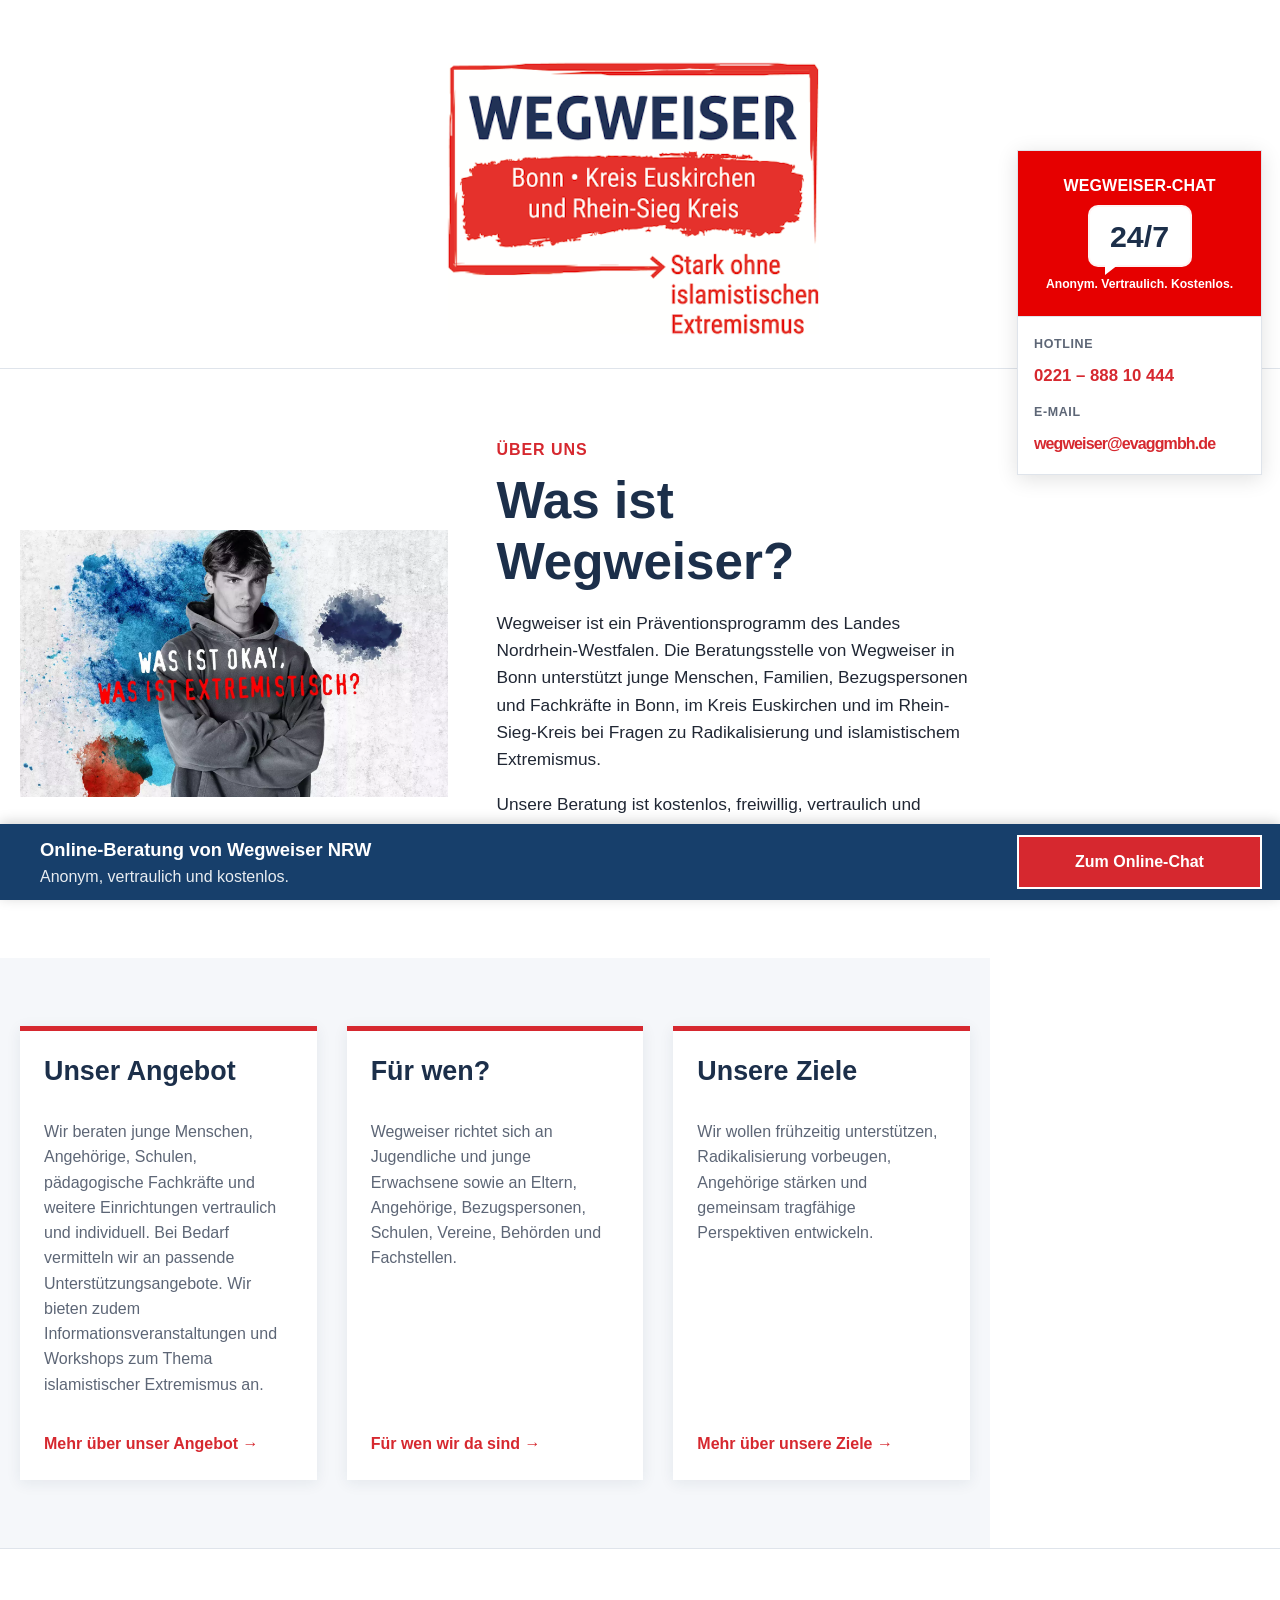
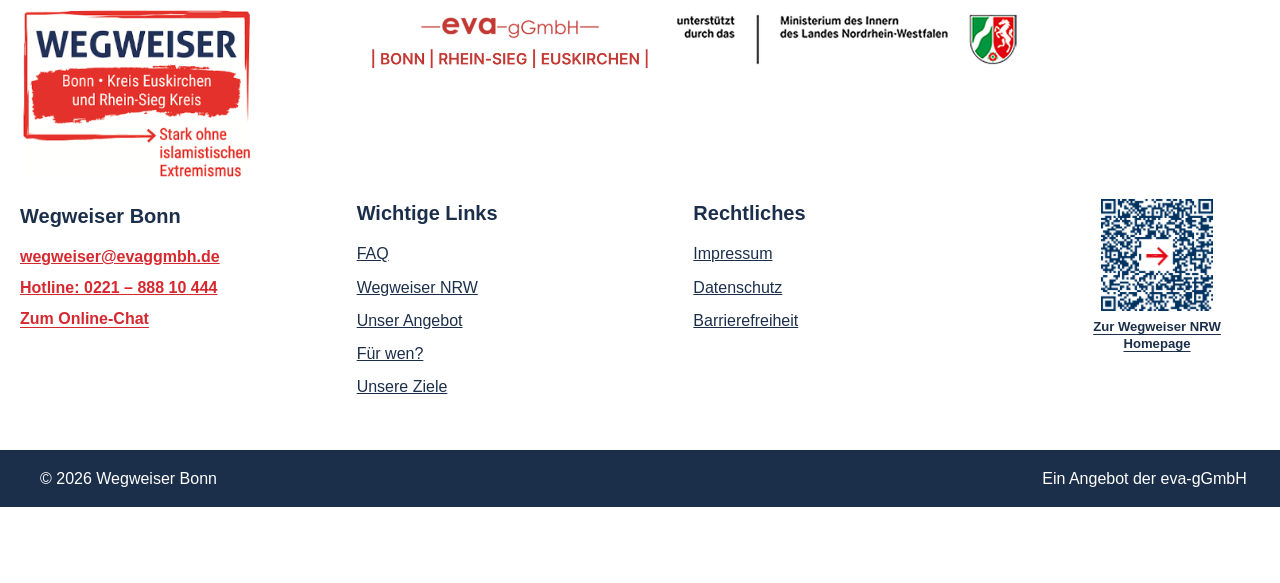
==== commit af08d365: "Final Ohne Wegweiser ist keine Polizei- oder Sicherheitsbehörde und kein therapeutisches Angebot" ====
--- a/index.html
+++ b/index.html
@@ -1,3 +1,3 @@
 <!DOCTYPE html>
 
-<html lang="de"><head><meta charset="utf-8"/><meta content="width=device-width,initial-scale=1.0" name="viewport"/><link href="favicon.ico" rel="icon"/><link href="assets/css/styles.css" rel="stylesheet"/><title>Wegweiser Bonn – Beratung und Prävention</title><meta content="Wegweiser Bonn berät kostenlos und vertraulich in Bonn, Kreis Euskirchen und Rhein-Sieg-Kreis." name="description"/></head><body><a class="skip-link" href="#main-content">Zum Inhalt springen</a><header class="site-header"><div class="container"><a aria-label="Wegweiser Bonn – Startseite" href="index.html"><img alt="Wegweiser Bonn – Bonn, Kreis Euskirchen und Rhein-Sieg-Kreis" class="header-logo" src="assets/images/logo-wegweiser-bonn.png"/></a></div></header><aside aria-label="Direkte Kontaktmöglichkeiten" class="side-contact"><a aria-label="Wegweiser-Chat 24/7 – anonym, vertraulich, kostenlos" class="side-chat-card" href="https://wegweiser.nrw.de/chat" rel="noopener noreferrer" target="_blank"><span class="side-chat-title">WEGWEISER-CHAT</span><span class="side-chat-symbol"><span class="side-chat-bubble">24/7</span></span><span class="side-chat-subtitle">Anonym. Vertraulich. Kostenlos.</span></a><div class="side-contact-content"><span class="side-label">Hotline</span><a class="side-phone" href="tel:+4922188810444">0221 – 888 10 444</a><span class="side-label">E-Mail</span><a class="side-email" href="mailto:wegweiser@evaggmbh.de">wegweiser@evaggmbh.de</a></div></aside><div class="mobile-contact"><a href="tel:+4922188810444">Hotline: 0221 – 888 10 444</a><a href="mailto:wegweiser@evaggmbh.de">wegweiser@evaggmbh.de</a></div><div class="main-wrap"><main id="main-content"><section class="section" id="ueber-uns"><div class="container intro-grid"><div class="intro-copy"><span class="eyebrow">Über uns</span><h1>Was ist Wegweiser?</h1><p>Wegweiser ist ein Präventionsprogramm des Landes Nordrhein-Westfalen. Die Beratungsstelle von Wegweiser in Bonn unterstützt junge Menschen, Familien, Bezugspersonen und Fachkräfte in Bonn, im Kreis Euskirchen und im Rhein-Sieg-Kreis bei Fragen zu Radikalisierung und islamistischem Extremismus.</p><p>Unsere Beratung ist kostenlos, freiwillig, vertraulich und individuell. Wir hören zu, ordnen Situationen fachlich ein und entwickeln gemeinsam passende nächste Schritte. Wegweiser ist keine Polizei- oder Sicherheitsbehörde und kein therapeutisches Angebot.</p></div><div class="intro-image"><img alt="Junger Mann vor einer grafischen Darstellung zum Thema Extremismus" src="assets/images/wegweiser-jugendlicher.webp"/></div></div></section><section class="section section-alt"><div class="container three-cols"><article class="feature-card"><h2>Unser Angebot</h2><p>Wir beraten junge Menschen, Angehörige, Schulen, pädagogische Fachkräfte und weitere Einrichtungen vertraulich und individuell. Bei Bedarf vermitteln wir an passende Unterstützungsangebote. Wir bieten zudem Informationsveranstaltungen und Workshops zum Thema islamistischer Extremismus an.</p><a class="feature-link" href="angebot.html"><span>Mehr über unser Angebot →</span></a></article><article class="feature-card"><h2>Für wen?</h2><p>Wegweiser richtet sich an Jugendliche und junge Erwachsene sowie an Eltern, Angehörige, Bezugspersonen, Schulen, Vereine, Behörden und Fachstellen.</p><a class="feature-link" href="fuer-wen.html"><span>Für wen wir da sind →</span></a></article><article class="feature-card"><h2>Unsere Ziele</h2><p>Wir wollen frühzeitig unterstützen, Radikalisierung vorbeugen, Angehörige stärken und gemeinsam tragfähige Perspektiven entwickeln.</p><a class="feature-link" href="ziele.html"><span>Mehr über unsere Ziele →</span></a></article></div></section></main><footer class="site-footer"><div class="footer-main"><div class="container"><div class="footer-columns"><div class="footer-column footer-column-1"><div class="footer-logo-wrap"><img alt="Wegweiser Bonn" class="footer-logo" src="assets/images/logo-wegweiser-bonn-footer.png"/></div><div class="footer-column-body"><div class="footer-contact"><h3>Wegweiser Bonn</h3><a href="mailto:wegweiser@evaggmbh.de">wegweiser@evaggmbh.de</a><a href="tel:+4922188810444">Hotline: 0221 – 888 10 444</a><a class="footer-chat" href="https://wegweiser.nrw.de/chat" rel="noopener noreferrer" target="_blank">Zum Online-Chat</a></div></div></div><div class="footer-column footer-column-2"><div class="footer-logo-wrap"><img alt="eva-gGmbH Bonn, Rhein-Sieg, Euskirchen" class="footer-logo eva" src="assets/images/logo-eva-ggmbh-footer-v2.png"/></div><div class="footer-column-body"><div><h3>Wichtige Links</h3><ul class="footer-links"><li><a href="faq.html">FAQ</a></li><li><a href="https://wegweiser.nrw.de/" rel="noopener noreferrer" target="_blank">Wegweiser NRW</a></li><li><a href="angebot.html">Unser Angebot</a></li><li><a href="fuer-wen.html">Für wen?</a></li><li><a href="ziele.html">Unsere Ziele</a></li></ul></div></div></div><div class="footer-column footer-column-3"><div class="footer-logo-wrap"><img alt="Ministerium des Innern des Landes Nordrhein-Westfalen" class="footer-logo ministry" src="assets/images/logo-ministerium-nrw-hd.png"/></div><div class="footer-column-body"><div><h3>Rechtliches</h3><ul class="footer-links"><li><a href="impressum.html">Impressum</a></li><li><a href="datenschutz.html">Datenschutz</a></li><li><a href="barrierefreiheit.html">Barrierefreiheit</a></li></ul></div></div></div></div><div class="footer-qr-slot"><a aria-label="Wegweiser NRW – Hauptseite öffnen" class="footer-qr" href="https://wegweiser.nrw.de/" rel="noopener noreferrer" target="_blank"><img alt="QR-Code zur Wegweiser NRW Hauptseite" src="assets/images/wegweiser-nrw-qr.png"/><span>Zur Wegweiser NRW Homepage</span></a></div></div></div><div class="footer-bottom"><div class="container footer-bottom-inner"><span>© 2026 Wegweiser Bonn</span><span>Ein Angebot der eva-gGmbH</span></div></div></footer></div><div class="online-bar"><div class="container online-bar-inner"><div><strong>Online-Beratung von Wegweiser NRW</strong><br/><span>Anonym, vertraulich und kostenlos.</span></div><a class="online-btn" href="https://wegweiser.nrw.de/chat" rel="noopener noreferrer" target="_blank">Zum Online-Chat</a></div></div><script src="assets/js/script.js"></script></body></html>+<html lang="de"><head><meta charset="utf-8"/><meta content="width=device-width,initial-scale=1.0" name="viewport"/><link href="favicon.ico" rel="icon"/><link href="assets/css/styles.css" rel="stylesheet"/><title>Wegweiser Bonn – Beratung und Prävention</title><meta content="Wegweiser Bonn berät kostenlos und vertraulich in Bonn, Kreis Euskirchen und Rhein-Sieg-Kreis." name="description"/></head><body><a class="skip-link" href="#main-content">Zum Inhalt springen</a><header class="site-header"><div class="container"><a aria-label="Wegweiser Bonn – Startseite" href="index.html"><img alt="Wegweiser Bonn – Bonn, Kreis Euskirchen und Rhein-Sieg-Kreis" class="header-logo" src="assets/images/logo-wegweiser-bonn.png"/></a></div></header><aside aria-label="Direkte Kontaktmöglichkeiten" class="side-contact"><a aria-label="Wegweiser-Chat 24/7 – anonym, vertraulich, kostenlos" class="side-chat-card" href="https://wegweiser.nrw.de/chat" rel="noopener noreferrer" target="_blank"><span class="side-chat-title">WEGWEISER-CHAT</span><span class="side-chat-symbol"><span class="side-chat-bubble">24/7</span></span><span class="side-chat-subtitle">Anonym. Vertraulich. Kostenlos.</span></a><div class="side-contact-content"><span class="side-label">Hotline</span><a class="side-phone" href="tel:+4922188810444">0221 – 888 10 444</a><span class="side-label">E-Mail</span><a class="side-email" href="mailto:wegweiser@evaggmbh.de">wegweiser@evaggmbh.de</a></div></aside><div class="mobile-contact"><a href="tel:+4922188810444">Hotline: 0221 – 888 10 444</a><a href="mailto:wegweiser@evaggmbh.de">wegweiser@evaggmbh.de</a></div><div class="main-wrap"><main id="main-content"><section class="section" id="ueber-uns"><div class="container intro-grid"><div class="intro-copy"><span class="eyebrow">Über uns</span><h1>Was ist Wegweiser?</h1><p>Wegweiser ist ein Präventionsprogramm des Landes Nordrhein-Westfalen. Die Beratungsstelle von Wegweiser in Bonn unterstützt junge Menschen, Familien, Bezugspersonen und Fachkräfte in Bonn, im Kreis Euskirchen und im Rhein-Sieg-Kreis bei Fragen zu Radikalisierung und islamistischem Extremismus.</p><p>Unsere Beratung ist kostenlos, freiwillig, vertraulich und individuell. Wir hören zu, ordnen Situationen fachlich ein und entwickeln gemeinsam passende nächste Schritte.</p></div><div class="intro-image"><img alt="Junger Mann vor einer grafischen Darstellung zum Thema Extremismus" src="assets/images/wegweiser-jugendlicher.webp"/></div></div></section><section class="section section-alt"><div class="container three-cols"><article class="feature-card"><h2>Unser Angebot</h2><p>Wir beraten junge Menschen, Angehörige, Schulen, pädagogische Fachkräfte und weitere Einrichtungen vertraulich und individuell. Bei Bedarf vermitteln wir an passende Unterstützungsangebote. Wir bieten zudem Informationsveranstaltungen und Workshops zum Thema islamistischer Extremismus an.</p><a class="feature-link" href="angebot.html"><span>Mehr über unser Angebot →</span></a></article><article class="feature-card"><h2>Für wen?</h2><p>Wegweiser richtet sich an Jugendliche und junge Erwachsene sowie an Eltern, Angehörige, Bezugspersonen, Schulen, Vereine, Behörden und Fachstellen.</p><a class="feature-link" href="fuer-wen.html"><span>Für wen wir da sind →</span></a></article><article class="feature-card"><h2>Unsere Ziele</h2><p>Wir wollen frühzeitig unterstützen, Radikalisierung vorbeugen, Angehörige stärken und gemeinsam tragfähige Perspektiven entwickeln.</p><a class="feature-link" href="ziele.html"><span>Mehr über unsere Ziele →</span></a></article></div></section></main><footer class="site-footer"><div class="footer-main"><div class="container"><div class="footer-columns"><div class="footer-column footer-column-1"><div class="footer-logo-wrap"><img alt="Wegweiser Bonn" class="footer-logo" src="assets/images/logo-wegweiser-bonn-footer.png"/></div><div class="footer-column-body"><div class="footer-contact"><h3>Wegweiser Bonn</h3><a href="mailto:wegweiser@evaggmbh.de">wegweiser@evaggmbh.de</a><a href="tel:+4922188810444">Hotline: 0221 – 888 10 444</a><a class="footer-chat" href="https://wegweiser.nrw.de/chat" rel="noopener noreferrer" target="_blank">Zum Online-Chat</a></div></div></div><div class="footer-column footer-column-2"><div class="footer-logo-wrap"><img alt="eva-gGmbH Bonn, Rhein-Sieg, Euskirchen" class="footer-logo eva" src="assets/images/logo-eva-ggmbh-footer-v2.png"/></div><div class="footer-column-body"><div><h3>Wichtige Links</h3><ul class="footer-links"><li><a href="faq.html">FAQ</a></li><li><a href="https://wegweiser.nrw.de/" rel="noopener noreferrer" target="_blank">Wegweiser NRW</a></li><li><a href="angebot.html">Unser Angebot</a></li><li><a href="fuer-wen.html">Für wen?</a></li><li><a href="ziele.html">Unsere Ziele</a></li></ul></div></div></div><div class="footer-column footer-column-3"><div class="footer-logo-wrap"><img alt="Ministerium des Innern des Landes Nordrhein-Westfalen" class="footer-logo ministry" src="assets/images/logo-ministerium-nrw-hd.png"/></div><div class="footer-column-body"><div><h3>Rechtliches</h3><ul class="footer-links"><li><a href="impressum.html">Impressum</a></li><li><a href="datenschutz.html">Datenschutz</a></li><li><a href="barrierefreiheit.html">Barrierefreiheit</a></li></ul></div></div></div></div><div class="footer-qr-slot"><a aria-label="Wegweiser NRW – Hauptseite öffnen" class="footer-qr" href="https://wegweiser.nrw.de/" rel="noopener noreferrer" target="_blank"><img alt="QR-Code zur Wegweiser NRW Hauptseite" src="assets/images/wegweiser-nrw-qr.png"/><span>Zur Wegweiser NRW Homepage</span></a></div></div></div><div class="footer-bottom"><div class="container footer-bottom-inner"><span>© 2026 Wegweiser Bonn</span><span>Ein Angebot der eva-gGmbH</span></div></div></footer></div><div class="online-bar"><div class="container online-bar-inner"><div><strong>Online-Beratung von Wegweiser NRW</strong><br/><span>Anonym, vertraulich und kostenlos.</span></div><a class="online-btn" href="https://wegweiser.nrw.de/chat" rel="noopener noreferrer" target="_blank">Zum Online-Chat</a></div></div><script src="assets/js/script.js"></script></body></html>
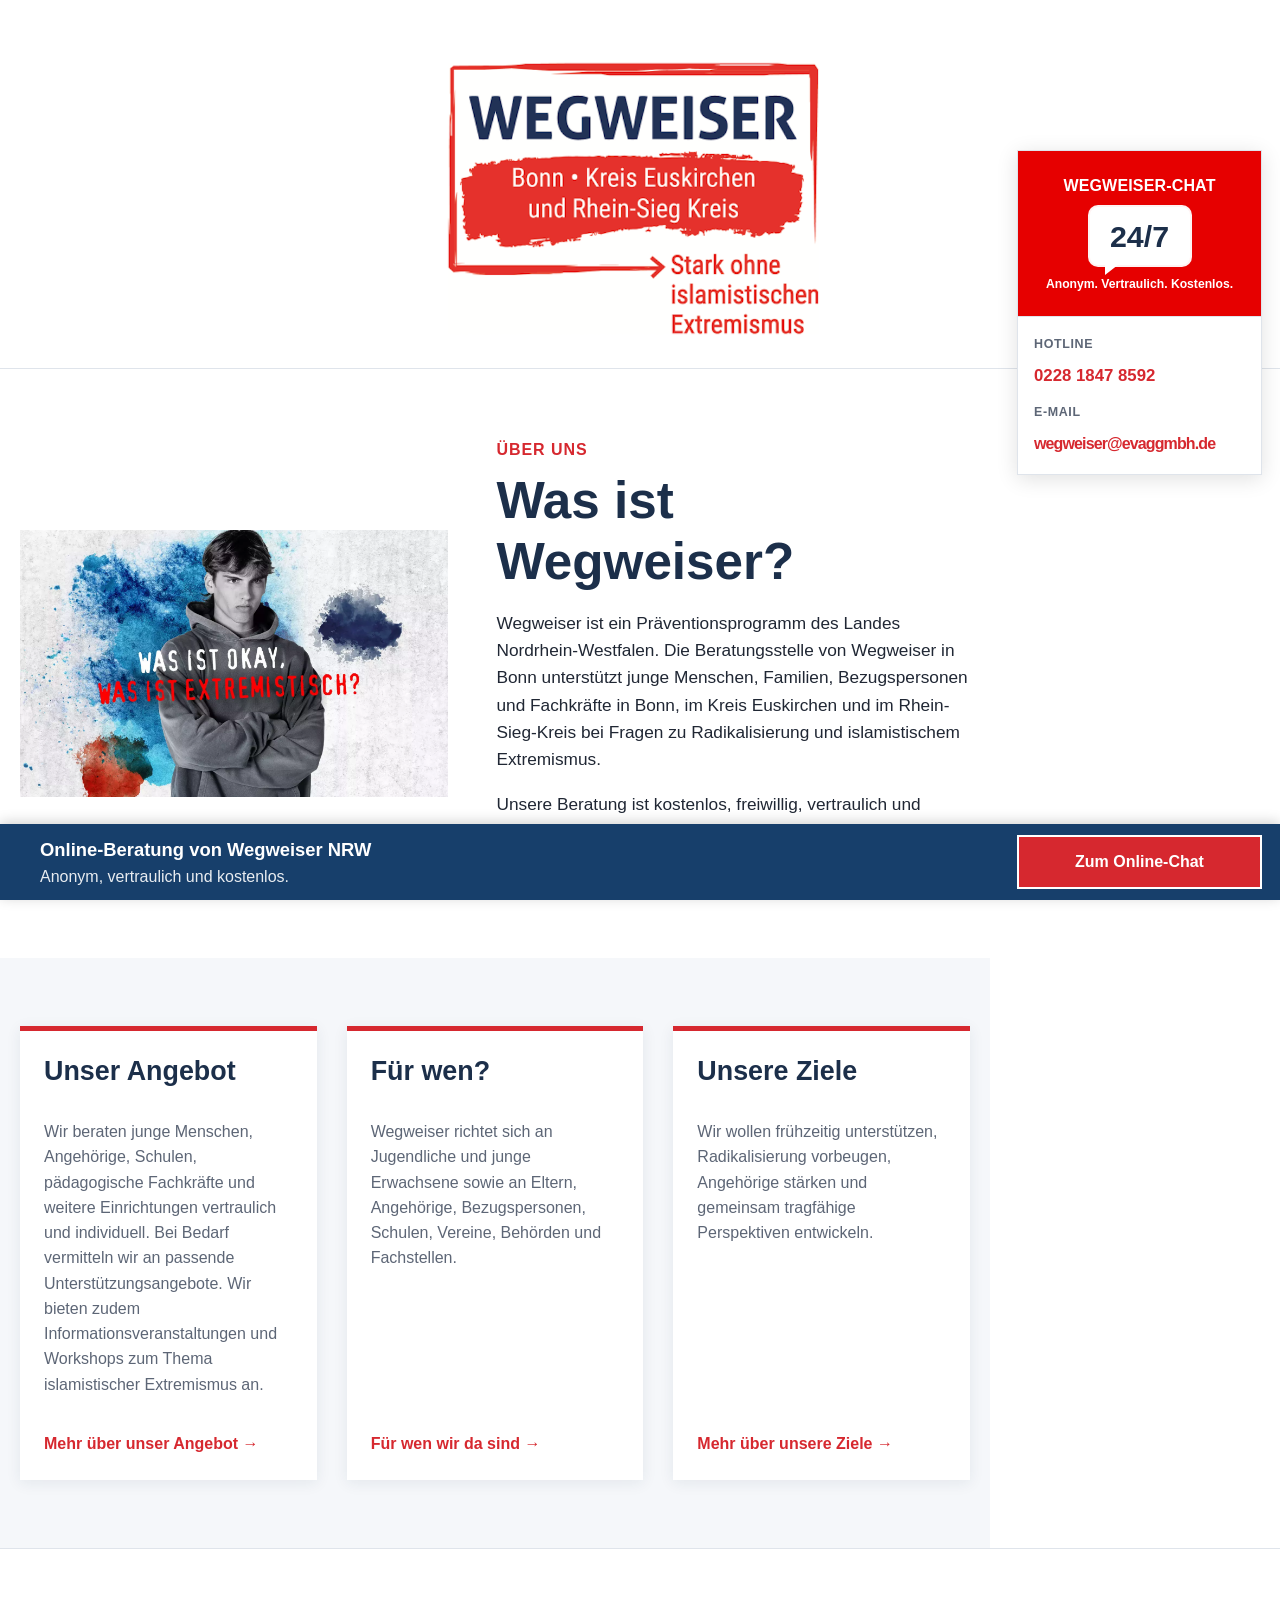
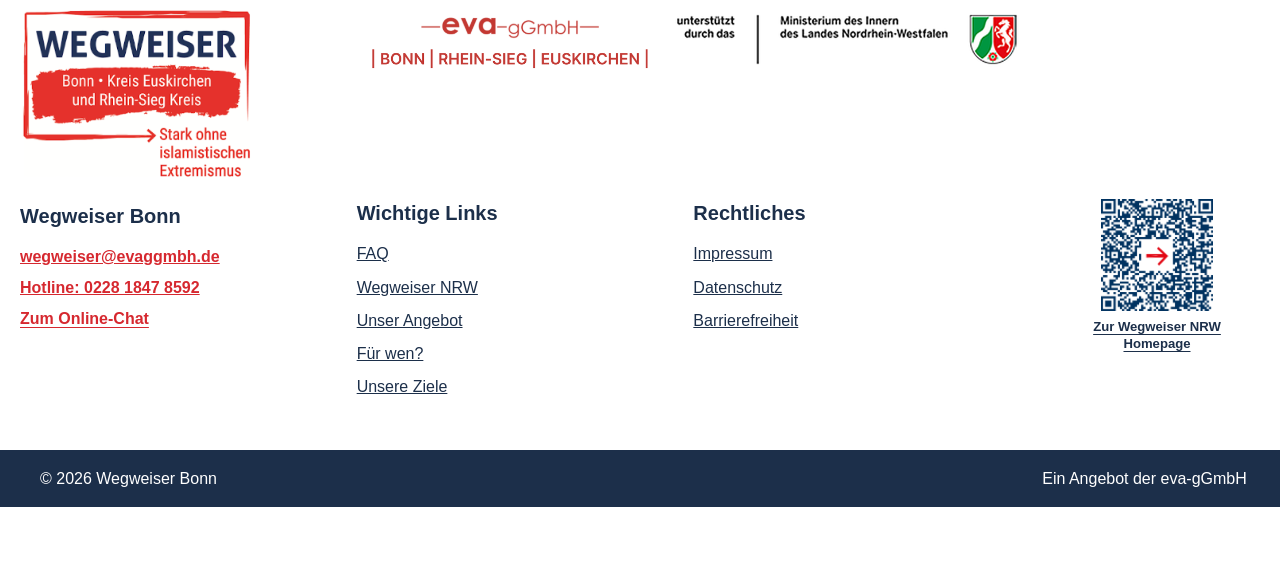
==== commit 9dc213a2: "Telefonnummer" ====
--- a/index.html
+++ b/index.html
@@ -1,3 +1,3 @@
 <!DOCTYPE html>
 
-<html lang="de"><head><meta charset="utf-8"/><meta content="width=device-width,initial-scale=1.0" name="viewport"/><link href="favicon.ico" rel="icon"/><link href="assets/css/styles.css" rel="stylesheet"/><title>Wegweiser Bonn – Beratung und Prävention</title><meta content="Wegweiser Bonn berät kostenlos und vertraulich in Bonn, Kreis Euskirchen und Rhein-Sieg-Kreis." name="description"/></head><body><a class="skip-link" href="#main-content">Zum Inhalt springen</a><header class="site-header"><div class="container"><a aria-label="Wegweiser Bonn – Startseite" href="index.html"><img alt="Wegweiser Bonn – Bonn, Kreis Euskirchen und Rhein-Sieg-Kreis" class="header-logo" src="assets/images/logo-wegweiser-bonn.png"/></a></div></header><aside aria-label="Direkte Kontaktmöglichkeiten" class="side-contact"><a aria-label="Wegweiser-Chat 24/7 – anonym, vertraulich, kostenlos" class="side-chat-card" href="https://wegweiser.nrw.de/chat" rel="noopener noreferrer" target="_blank"><span class="side-chat-title">WEGWEISER-CHAT</span><span class="side-chat-symbol"><span class="side-chat-bubble">24/7</span></span><span class="side-chat-subtitle">Anonym. Vertraulich. Kostenlos.</span></a><div class="side-contact-content"><span class="side-label">Hotline</span><a class="side-phone" href="tel:+4922188810444">0221 – 888 10 444</a><span class="side-label">E-Mail</span><a class="side-email" href="mailto:wegweiser@evaggmbh.de">wegweiser@evaggmbh.de</a></div></aside><div class="mobile-contact"><a href="tel:+4922188810444">Hotline: 0221 – 888 10 444</a><a href="mailto:wegweiser@evaggmbh.de">wegweiser@evaggmbh.de</a></div><div class="main-wrap"><main id="main-content"><section class="section" id="ueber-uns"><div class="container intro-grid"><div class="intro-copy"><span class="eyebrow">Über uns</span><h1>Was ist Wegweiser?</h1><p>Wegweiser ist ein Präventionsprogramm des Landes Nordrhein-Westfalen. Die Beratungsstelle von Wegweiser in Bonn unterstützt junge Menschen, Familien, Bezugspersonen und Fachkräfte in Bonn, im Kreis Euskirchen und im Rhein-Sieg-Kreis bei Fragen zu Radikalisierung und islamistischem Extremismus.</p><p>Unsere Beratung ist kostenlos, freiwillig, vertraulich und individuell. Wir hören zu, ordnen Situationen fachlich ein und entwickeln gemeinsam passende nächste Schritte.</p></div><div class="intro-image"><img alt="Junger Mann vor einer grafischen Darstellung zum Thema Extremismus" src="assets/images/wegweiser-jugendlicher.webp"/></div></div></section><section class="section section-alt"><div class="container three-cols"><article class="feature-card"><h2>Unser Angebot</h2><p>Wir beraten junge Menschen, Angehörige, Schulen, pädagogische Fachkräfte und weitere Einrichtungen vertraulich und individuell. Bei Bedarf vermitteln wir an passende Unterstützungsangebote. Wir bieten zudem Informationsveranstaltungen und Workshops zum Thema islamistischer Extremismus an.</p><a class="feature-link" href="angebot.html"><span>Mehr über unser Angebot →</span></a></article><article class="feature-card"><h2>Für wen?</h2><p>Wegweiser richtet sich an Jugendliche und junge Erwachsene sowie an Eltern, Angehörige, Bezugspersonen, Schulen, Vereine, Behörden und Fachstellen.</p><a class="feature-link" href="fuer-wen.html"><span>Für wen wir da sind →</span></a></article><article class="feature-card"><h2>Unsere Ziele</h2><p>Wir wollen frühzeitig unterstützen, Radikalisierung vorbeugen, Angehörige stärken und gemeinsam tragfähige Perspektiven entwickeln.</p><a class="feature-link" href="ziele.html"><span>Mehr über unsere Ziele →</span></a></article></div></section></main><footer class="site-footer"><div class="footer-main"><div class="container"><div class="footer-columns"><div class="footer-column footer-column-1"><div class="footer-logo-wrap"><img alt="Wegweiser Bonn" class="footer-logo" src="assets/images/logo-wegweiser-bonn-footer.png"/></div><div class="footer-column-body"><div class="footer-contact"><h3>Wegweiser Bonn</h3><a href="mailto:wegweiser@evaggmbh.de">wegweiser@evaggmbh.de</a><a href="tel:+4922188810444">Hotline: 0221 – 888 10 444</a><a class="footer-chat" href="https://wegweiser.nrw.de/chat" rel="noopener noreferrer" target="_blank">Zum Online-Chat</a></div></div></div><div class="footer-column footer-column-2"><div class="footer-logo-wrap"><img alt="eva-gGmbH Bonn, Rhein-Sieg, Euskirchen" class="footer-logo eva" src="assets/images/logo-eva-ggmbh-footer-v2.png"/></div><div class="footer-column-body"><div><h3>Wichtige Links</h3><ul class="footer-links"><li><a href="faq.html">FAQ</a></li><li><a href="https://wegweiser.nrw.de/" rel="noopener noreferrer" target="_blank">Wegweiser NRW</a></li><li><a href="angebot.html">Unser Angebot</a></li><li><a href="fuer-wen.html">Für wen?</a></li><li><a href="ziele.html">Unsere Ziele</a></li></ul></div></div></div><div class="footer-column footer-column-3"><div class="footer-logo-wrap"><img alt="Ministerium des Innern des Landes Nordrhein-Westfalen" class="footer-logo ministry" src="assets/images/logo-ministerium-nrw-hd.png"/></div><div class="footer-column-body"><div><h3>Rechtliches</h3><ul class="footer-links"><li><a href="impressum.html">Impressum</a></li><li><a href="datenschutz.html">Datenschutz</a></li><li><a href="barrierefreiheit.html">Barrierefreiheit</a></li></ul></div></div></div></div><div class="footer-qr-slot"><a aria-label="Wegweiser NRW – Hauptseite öffnen" class="footer-qr" href="https://wegweiser.nrw.de/" rel="noopener noreferrer" target="_blank"><img alt="QR-Code zur Wegweiser NRW Hauptseite" src="assets/images/wegweiser-nrw-qr.png"/><span>Zur Wegweiser NRW Homepage</span></a></div></div></div><div class="footer-bottom"><div class="container footer-bottom-inner"><span>© 2026 Wegweiser Bonn</span><span>Ein Angebot der eva-gGmbH</span></div></div></footer></div><div class="online-bar"><div class="container online-bar-inner"><div><strong>Online-Beratung von Wegweiser NRW</strong><br/><span>Anonym, vertraulich und kostenlos.</span></div><a class="online-btn" href="https://wegweiser.nrw.de/chat" rel="noopener noreferrer" target="_blank">Zum Online-Chat</a></div></div><script src="assets/js/script.js"></script></body></html>+<html lang="de"><head><meta charset="utf-8"/><meta content="width=device-width,initial-scale=1.0" name="viewport"/><link href="favicon.ico" rel="icon"/><link href="assets/css/styles.css" rel="stylesheet"/><title>Wegweiser Bonn – Beratung und Prävention</title><meta content="Wegweiser Bonn berät kostenlos und vertraulich in Bonn, Kreis Euskirchen und Rhein-Sieg-Kreis." name="description"/></head><body><a class="skip-link" href="#main-content">Zum Inhalt springen</a><header class="site-header"><div class="container"><a aria-label="Wegweiser Bonn – Startseite" href="index.html"><img alt="Wegweiser Bonn – Bonn, Kreis Euskirchen und Rhein-Sieg-Kreis" class="header-logo" src="assets/images/logo-wegweiser-bonn.png"/></a></div></header><aside aria-label="Direkte Kontaktmöglichkeiten" class="side-contact"><a aria-label="Wegweiser-Chat 24/7 – anonym, vertraulich, kostenlos" class="side-chat-card" href="https://wegweiser.nrw.de/chat" rel="noopener noreferrer" target="_blank"><span class="side-chat-title">WEGWEISER-CHAT</span><span class="side-chat-symbol"><span class="side-chat-bubble">24/7</span></span><span class="side-chat-subtitle">Anonym. Vertraulich. Kostenlos.</span></a><div class="side-contact-content"><span class="side-label">Hotline</span><a class="side-phone" href="tel:+4922818478592">0228 1847 8592</a><span class="side-label">E-Mail</span><a class="side-email" href="mailto:wegweiser@evaggmbh.de">wegweiser@evaggmbh.de</a></div></aside><div class="mobile-contact"><a href="tel:+4922818478592">Hotline: 0228 1847 8592</a><a href="mailto:wegweiser@evaggmbh.de">wegweiser@evaggmbh.de</a></div><div class="main-wrap"><main id="main-content"><section class="section" id="ueber-uns"><div class="container intro-grid"><div class="intro-copy"><span class="eyebrow">Über uns</span><h1>Was ist Wegweiser?</h1><p>Wegweiser ist ein Präventionsprogramm des Landes Nordrhein-Westfalen. Die Beratungsstelle von Wegweiser in Bonn unterstützt junge Menschen, Familien, Bezugspersonen und Fachkräfte in Bonn, im Kreis Euskirchen und im Rhein-Sieg-Kreis bei Fragen zu Radikalisierung und islamistischem Extremismus.</p><p>Unsere Beratung ist kostenlos, freiwillig, vertraulich und individuell. Wir hören zu, ordnen Situationen fachlich ein und entwickeln gemeinsam passende nächste Schritte.</p></div><div class="intro-image"><img alt="Junger Mann vor einer grafischen Darstellung zum Thema Extremismus" src="assets/images/wegweiser-jugendlicher.webp"/></div></div></section><section class="section section-alt"><div class="container three-cols"><article class="feature-card"><h2>Unser Angebot</h2><p>Wir beraten junge Menschen, Angehörige, Schulen, pädagogische Fachkräfte und weitere Einrichtungen vertraulich und individuell. Bei Bedarf vermitteln wir an passende Unterstützungsangebote. Wir bieten zudem Informationsveranstaltungen und Workshops zum Thema islamistischer Extremismus an.</p><a class="feature-link" href="angebot.html"><span>Mehr über unser Angebot →</span></a></article><article class="feature-card"><h2>Für wen?</h2><p>Wegweiser richtet sich an Jugendliche und junge Erwachsene sowie an Eltern, Angehörige, Bezugspersonen, Schulen, Vereine, Behörden und Fachstellen.</p><a class="feature-link" href="fuer-wen.html"><span>Für wen wir da sind →</span></a></article><article class="feature-card"><h2>Unsere Ziele</h2><p>Wir wollen frühzeitig unterstützen, Radikalisierung vorbeugen, Angehörige stärken und gemeinsam tragfähige Perspektiven entwickeln.</p><a class="feature-link" href="ziele.html"><span>Mehr über unsere Ziele →</span></a></article></div></section></main><footer class="site-footer"><div class="footer-main"><div class="container"><div class="footer-columns"><div class="footer-column footer-column-1"><div class="footer-logo-wrap"><img alt="Wegweiser Bonn" class="footer-logo" src="assets/images/logo-wegweiser-bonn-footer.png"/></div><div class="footer-column-body"><div class="footer-contact"><h3>Wegweiser Bonn</h3><a href="mailto:wegweiser@evaggmbh.de">wegweiser@evaggmbh.de</a><a href="tel:+4922818478592">Hotline: 0228 1847 8592</a><a class="footer-chat" href="https://wegweiser.nrw.de/chat" rel="noopener noreferrer" target="_blank">Zum Online-Chat</a></div></div></div><div class="footer-column footer-column-2"><div class="footer-logo-wrap"><img alt="eva-gGmbH Bonn, Rhein-Sieg, Euskirchen" class="footer-logo eva" src="assets/images/logo-eva-ggmbh-footer-v2.png"/></div><div class="footer-column-body"><div><h3>Wichtige Links</h3><ul class="footer-links"><li><a href="faq.html">FAQ</a></li><li><a href="https://wegweiser.nrw.de/" rel="noopener noreferrer" target="_blank">Wegweiser NRW</a></li><li><a href="angebot.html">Unser Angebot</a></li><li><a href="fuer-wen.html">Für wen?</a></li><li><a href="ziele.html">Unsere Ziele</a></li></ul></div></div></div><div class="footer-column footer-column-3"><div class="footer-logo-wrap"><img alt="Ministerium des Innern des Landes Nordrhein-Westfalen" class="footer-logo ministry" src="assets/images/logo-ministerium-nrw-hd.png"/></div><div class="footer-column-body"><div><h3>Rechtliches</h3><ul class="footer-links"><li><a href="impressum.html">Impressum</a></li><li><a href="datenschutz.html">Datenschutz</a></li><li><a href="barrierefreiheit.html">Barrierefreiheit</a></li></ul></div></div></div></div><div class="footer-qr-slot"><a aria-label="Wegweiser NRW – Hauptseite öffnen" class="footer-qr" href="https://wegweiser.nrw.de/" rel="noopener noreferrer" target="_blank"><img alt="QR-Code zur Wegweiser NRW Hauptseite" src="assets/images/wegweiser-nrw-qr.png"/><span>Zur Wegweiser NRW Homepage</span></a></div></div></div><div class="footer-bottom"><div class="container footer-bottom-inner"><span>© 2026 Wegweiser Bonn</span><span>Ein Angebot der eva-gGmbH</span></div></div></footer></div><div class="online-bar"><div class="container online-bar-inner"><div><strong>Online-Beratung von Wegweiser NRW</strong><br/><span>Anonym, vertraulich und kostenlos.</span></div><a class="online-btn" href="https://wegweiser.nrw.de/chat" rel="noopener noreferrer" target="_blank">Zum Online-Chat</a></div></div><script src="assets/js/script.js"></script></body></html>
